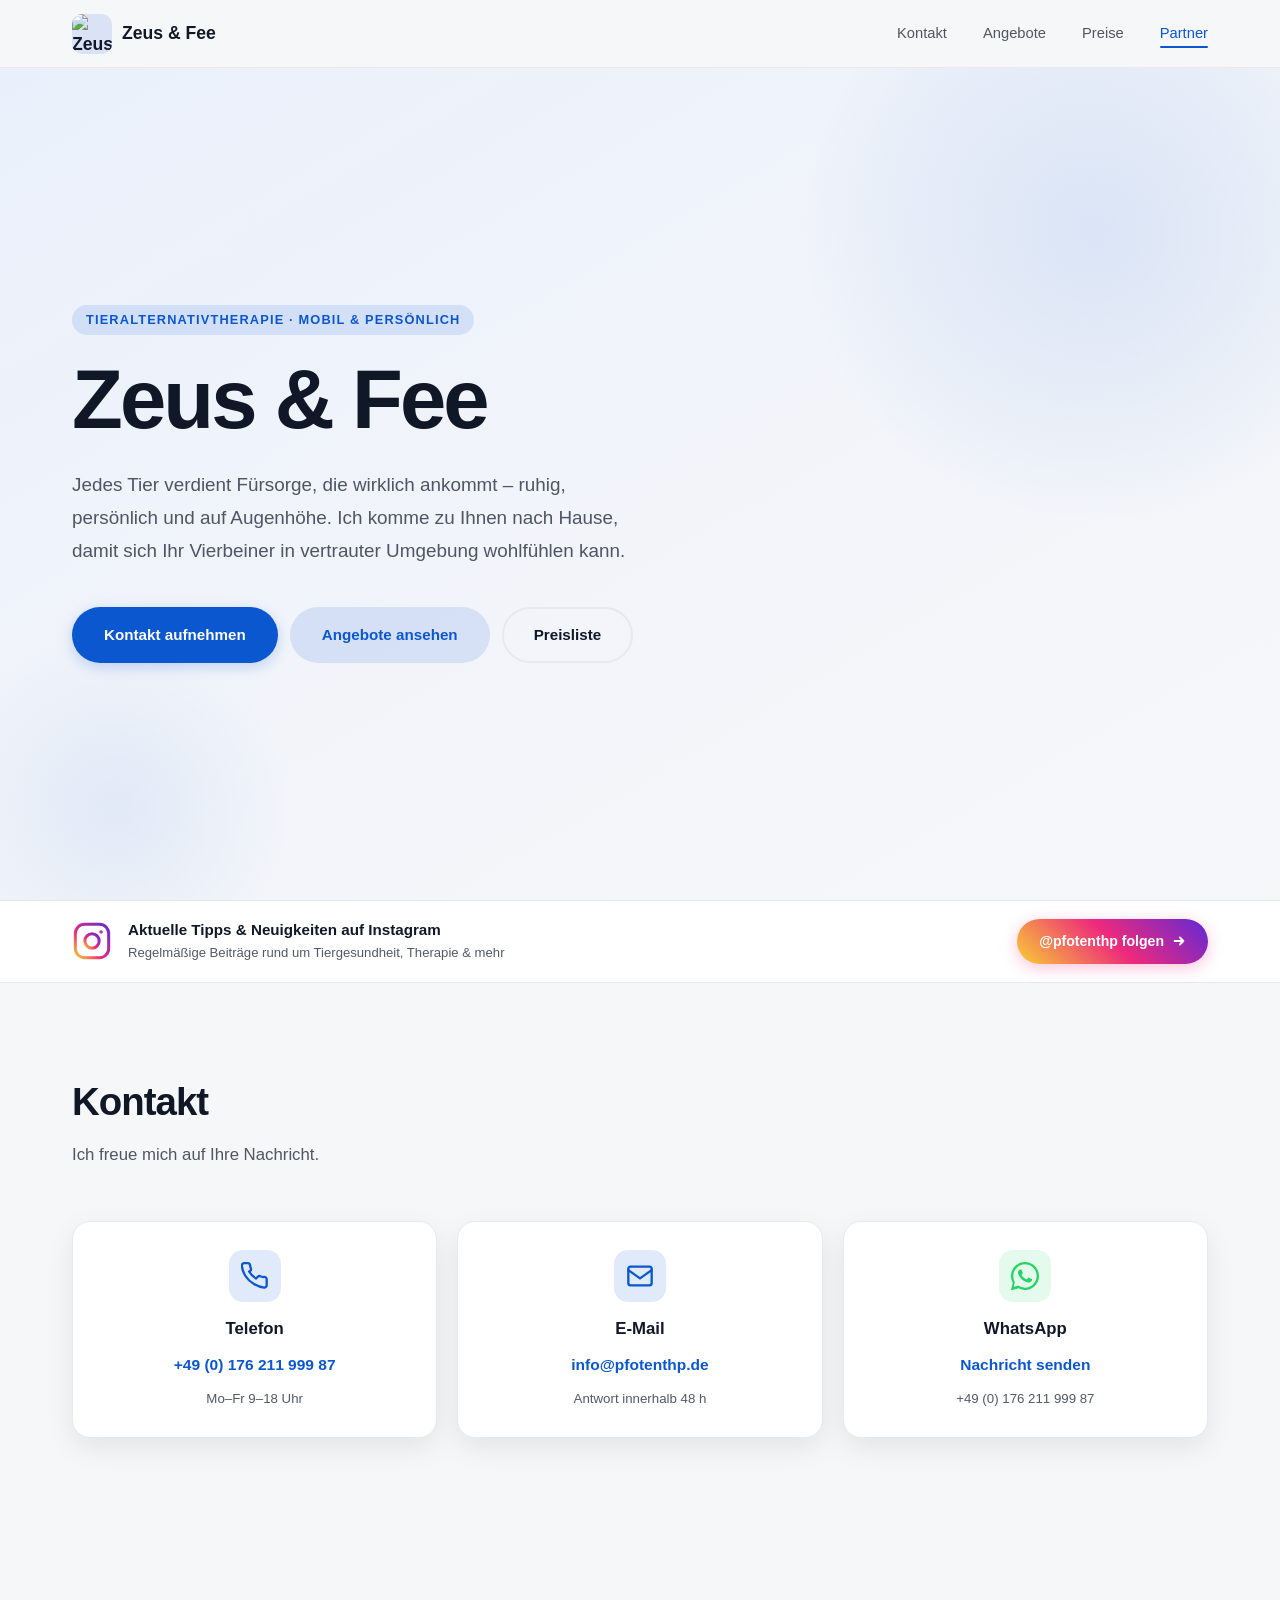
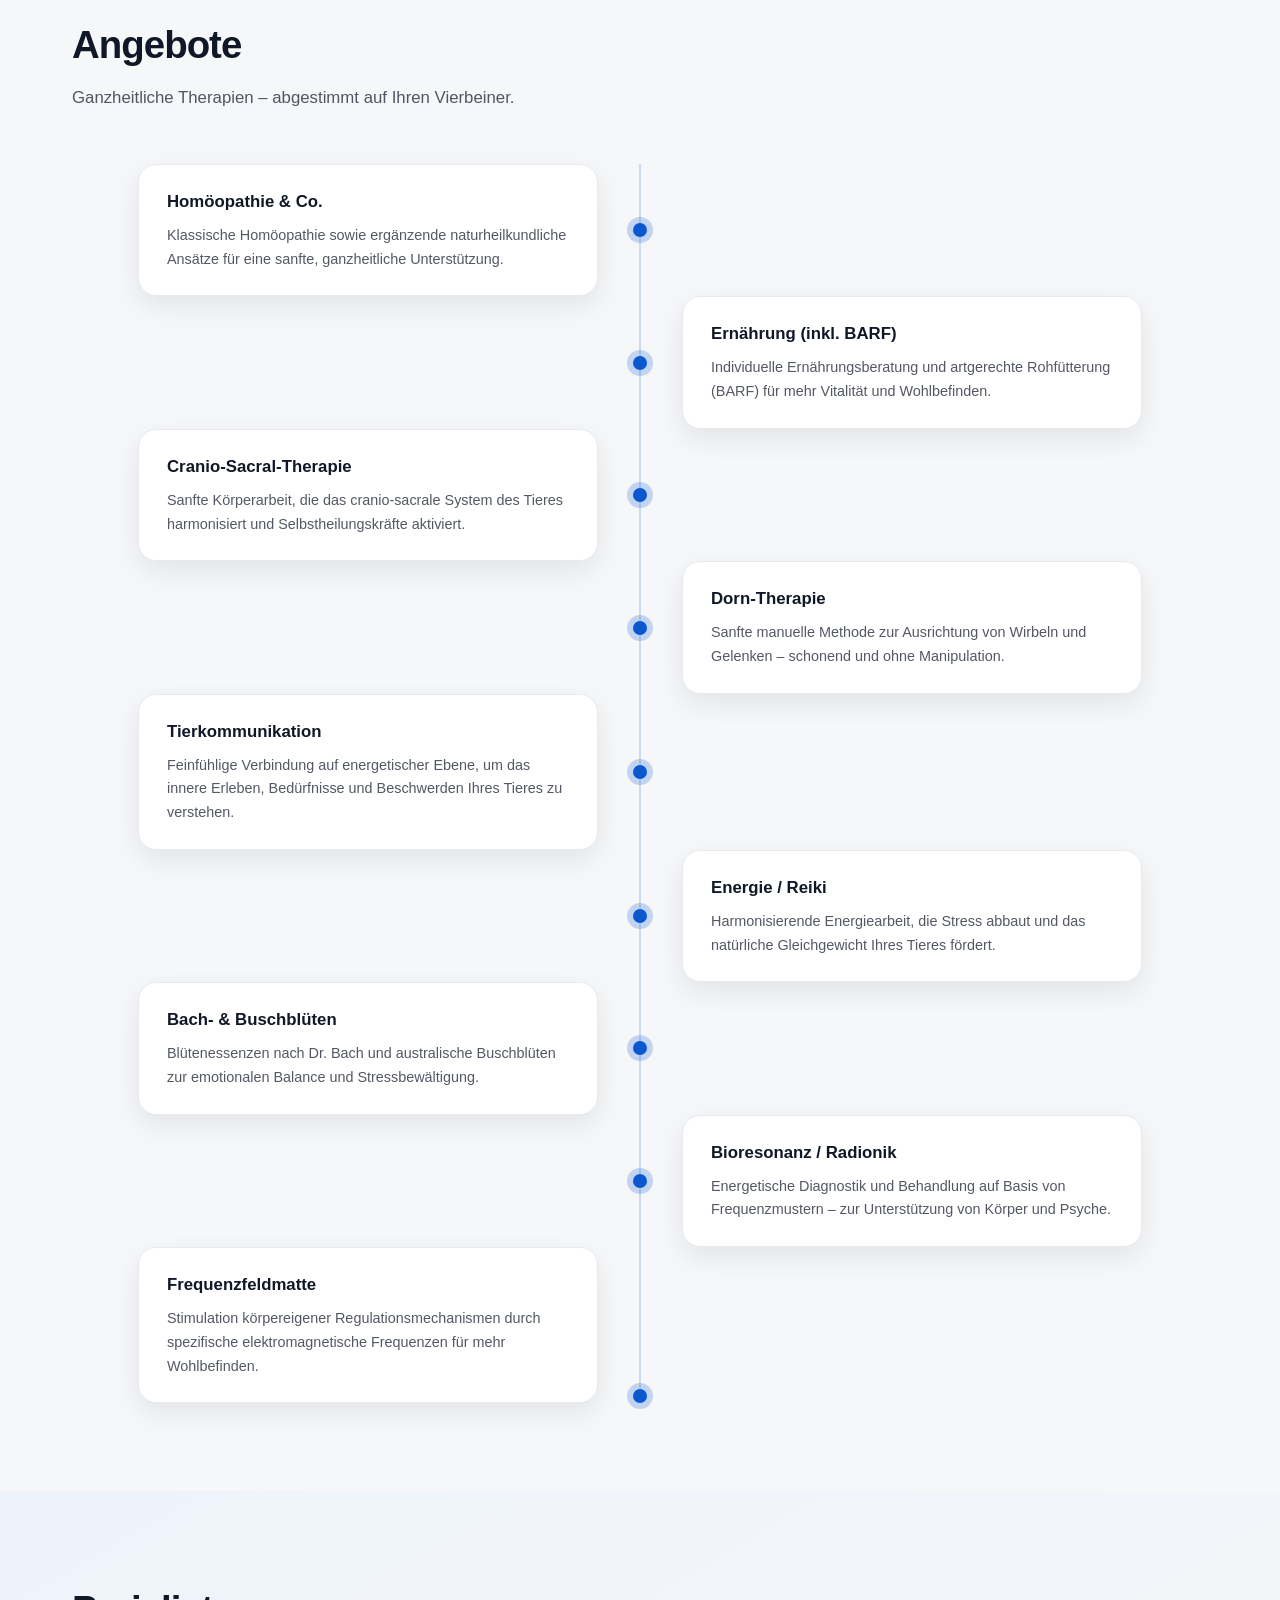
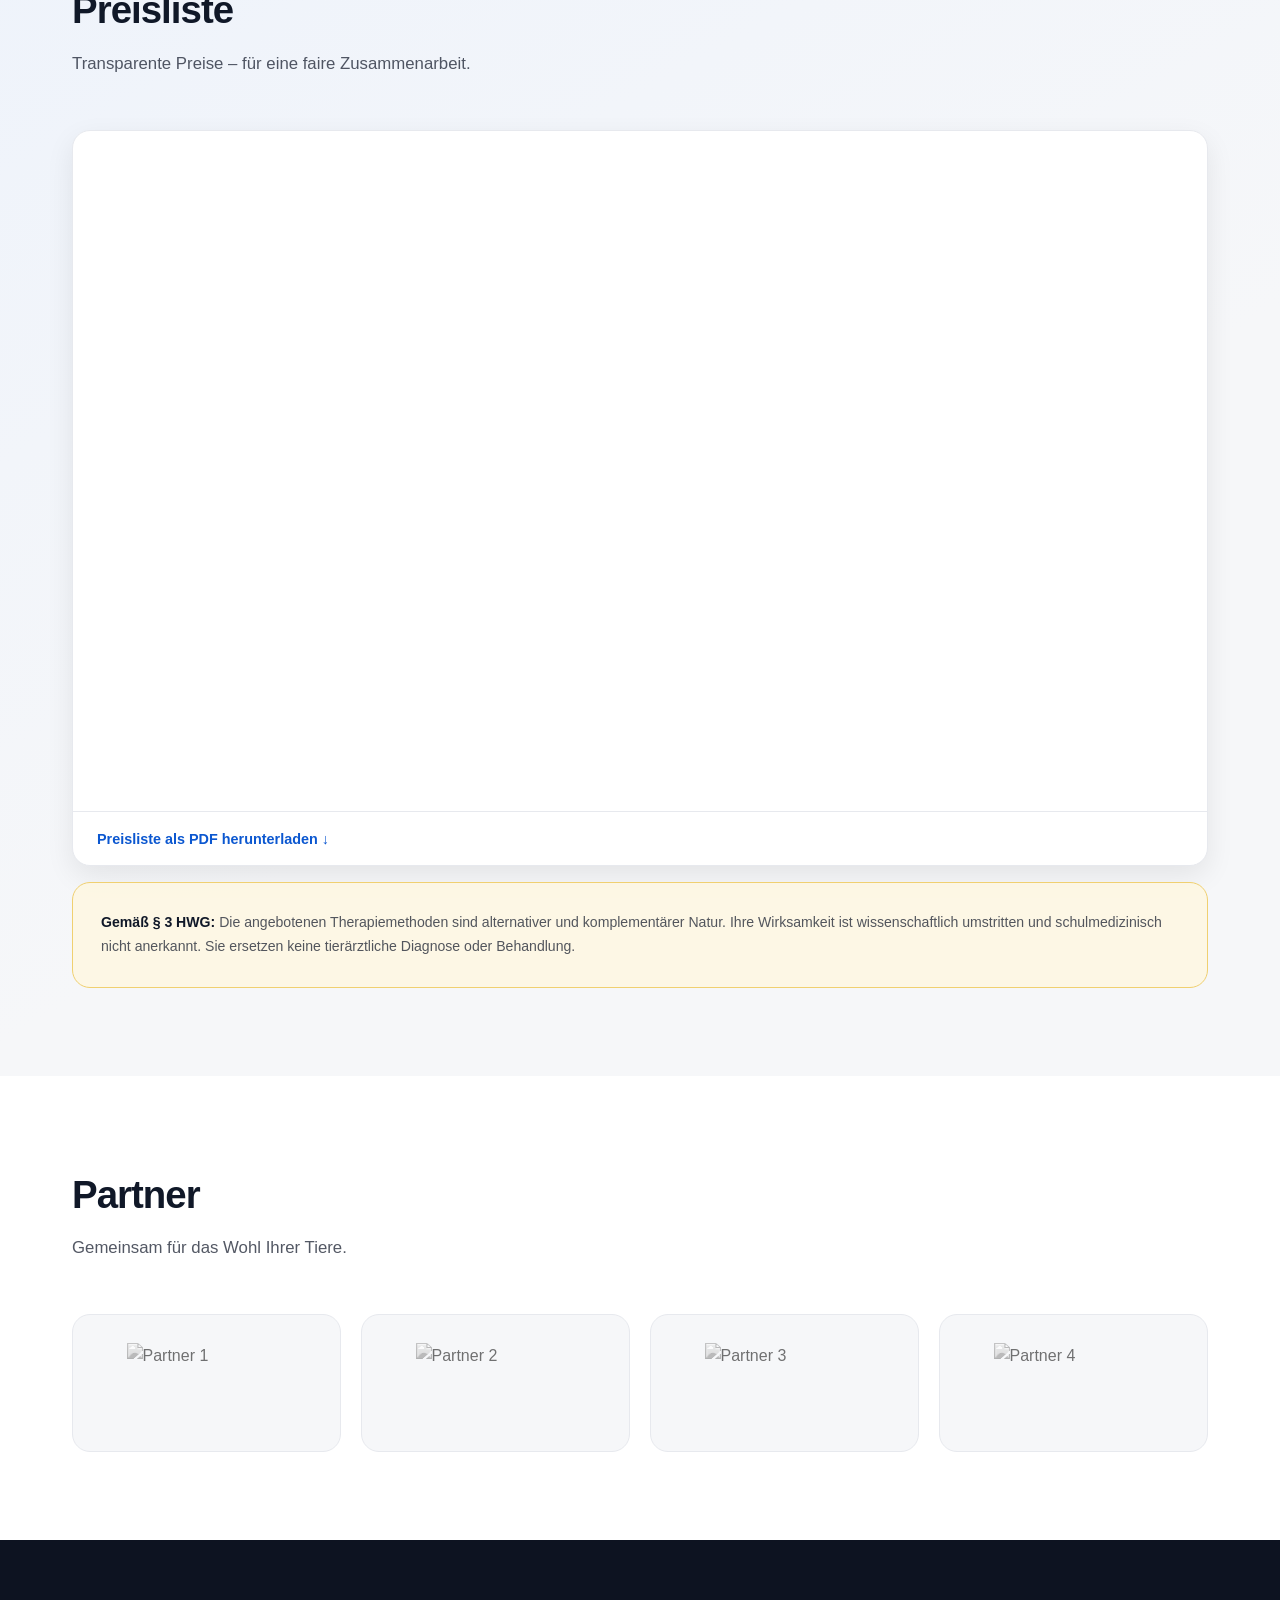
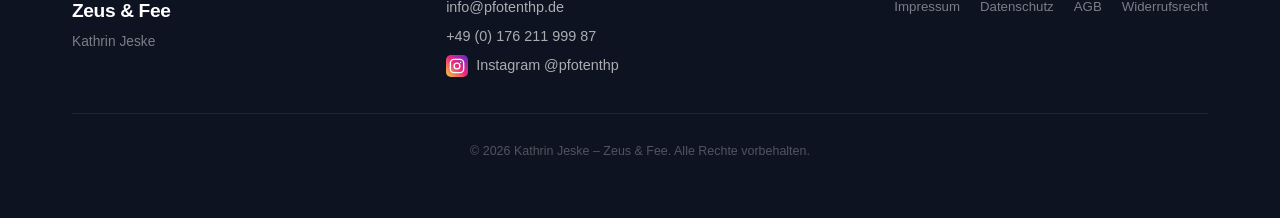
==== index.html @ dfba3017 "inital upload" ====
<!DOCTYPE html>
<html lang="de">
<head>
  <meta charset="UTF-8" />
  <meta name="viewport" content="width=device-width, initial-scale=1.0" />
  <meta name="theme-color" content="#0b57d0" />
  <title>Zeus &amp; Fee – Mobile Tieralternativtherapie</title>
  <meta name="description" content="Zeus & Fee – Tieralternativtherapie von Kathrin Jeske. Mobil, persönlich und auf Augenhöhe." />
  <link rel="stylesheet" href="css/base.css" />
  <link rel="stylesheet" href="css/mobile.css" />
  <link rel="stylesheet" href="css/desktop.css" />
</head>
<body>

  <a href="#main-content" class="skip-link">Zum Hauptinhalt springen</a>

  <!-- ═══ HEADER / NAV ══════════════════════════════════════════════════ -->
  <header class="site-header" id="site-header">
    <div class="header-inner">
      <a href="#" class="logo-link" aria-label="Zeus &amp; Fee – Startseite">
        <img src="assets/images/logo.png" alt="Zeus &amp; Fee Logo" class="logo-img" width="48" height="48" />
        <span class="logo-text">Zeus &amp; Fee</span>
      </a>

      <nav class="main-nav" id="main-nav" aria-label="Hauptnavigation">
        <a href="#kontakt">Kontakt</a>
        <a href="#angebote">Angebote</a>
        <a href="#preise">Preise</a>
        <a href="#partner">Partner</a>
      </nav>

      <button class="nav-toggle" id="nav-toggle"
              aria-label="Menü öffnen" aria-expanded="false" aria-controls="main-nav">
        <svg class="icon-hamburger" viewBox="0 0 24 24" fill="none" stroke="currentColor"
             stroke-width="2.2" stroke-linecap="round" aria-hidden="true">
          <line x1="3" y1="6"  x2="21" y2="6"/>
          <line x1="3" y1="12" x2="21" y2="12"/>
          <line x1="3" y1="18" x2="21" y2="18"/>
        </svg>
        <svg class="icon-close" viewBox="0 0 24 24" fill="none" stroke="currentColor"
             stroke-width="2.2" stroke-linecap="round" aria-hidden="true">
          <line x1="4" y1="4" x2="20" y2="20"/>
          <line x1="20" y1="4" x2="4" y2="20"/>
        </svg>
      </button>
    </div>
  </header>

  <main id="main-content">

    <!-- ═══ HERO ══════════════════════════════════════════════════════════ -->
    <section class="hero" aria-label="Willkommen">
      <div class="hero-inner">
        <p class="hero-eyebrow">Tieralternativtherapie · mobil &amp; persönlich</p>
        <h1 class="hero-title">Zeus &amp; Fee</h1>
        <p class="hero-tagline">
          Jedes Tier verdient Fürsorge, die wirklich ankommt – ruhig, persönlich
          und auf Augenhöhe. Ich komme zu Ihnen nach Hause, damit sich Ihr Vierbeiner
          in vertrauter Umgebung wohlfühlen kann.
        </p>
        <div class="hero-ctas">
          <a href="#kontakt"  class="btn btn-primary">Kontakt aufnehmen</a>
          <a href="#angebote" class="btn btn-secondary">Angebote ansehen</a>
          <a href="#preise"   class="btn btn-outline">Preisliste</a>
        </div>
      </div>
    </section>

    <!-- ═══ INSTAGRAM STRIP ══════════════════════════════════════════════ -->
    <div class="insta-strip" role="complementary" aria-label="Instagram">
      <div class="insta-strip-inner">

        <svg class="insta-icon" viewBox="0 0 24 24" fill="none" aria-hidden="true">
          <defs>
            <linearGradient id="ig-g" x1="0%" y1="100%" x2="100%" y2="0%">
              <stop offset="0%"   stop-color="#f9ce34"/>
              <stop offset="38%"  stop-color="#ee2a7b"/>
              <stop offset="100%" stop-color="#6228d7"/>
            </linearGradient>
          </defs>
          <rect x="2" y="2" width="20" height="20" rx="5.5" stroke="url(#ig-g)" stroke-width="1.8"/>
          <circle cx="12" cy="12" r="4.3" stroke="url(#ig-g)" stroke-width="1.8"/>
          <circle cx="17.4" cy="6.6" r="1.1" fill="url(#ig-g)"/>
        </svg>

        <div class="insta-text">
          <span class="insta-label">Aktuelle Tipps &amp; Neuigkeiten auf Instagram</span>
          <span class="insta-sub">Regelmäßige Beiträge rund um Tiergesundheit, Therapie &amp; mehr</span>
        </div>

        <a href="https://www.instagram.com/pfotenthp/"
           class="insta-btn" target="_blank" rel="noopener noreferrer">
          @pfotenthp folgen
          <svg viewBox="0 0 16 16" fill="none" stroke="currentColor" stroke-width="2.2"
               stroke-linecap="round" stroke-linejoin="round" aria-hidden="true">
            <path d="M3 8h10M9 4l4 4-4 4"/>
          </svg>
        </a>

      </div>
    </div>

    <!-- ═══ KONTAKT ════════════════════════════════════════════════════════ -->
    <section id="kontakt" class="section kontakt">
      <div class="section-inner">
        <h2 class="section-title">Kontakt</h2>
        <p class="section-subtitle">Ich freue mich auf Ihre Nachricht.</p>
        <div class="cards-row">

          <a href="tel:+4917621199987" class="card kontakt-card">
            <div class="kontakt-icon" aria-hidden="true">
              <svg viewBox="0 0 24 24" fill="none" stroke="currentColor"
                   stroke-width="2" stroke-linecap="round" stroke-linejoin="round">
                <path d="M22 16.92v3a2 2 0 01-2.18 2 19.79 19.79 0 01-8.63-3.07A19.5 19.5 0 013.85 12
                         19.79 19.79 0 01.77 3.38 2 2 0 012.75 1h3a2 2 0 012 1.72
                         12.84 12.84 0 00.7 2.81 2 2 0 01-.45 2.11L6.91 8.14a16 16 0 006 6
                         l1.5-1.5a2 2 0 012.11-.45 12.84 12.84 0 002.81.7A2 2 0 0122 14.92v2z"/>
              </svg>
            </div>
            <h3>Telefon</h3>
            <span class="kontakt-link">+49 (0) 176 211 999 87</span>
            <p class="kontakt-hint">Mo–Fr 9–18 Uhr</p>
          </a>

          <a href="mailto:info@pfotenthp.de" class="card kontakt-card">
            <div class="kontakt-icon" aria-hidden="true">
              <svg viewBox="0 0 24 24" fill="none" stroke="currentColor"
                   stroke-width="2" stroke-linecap="round" stroke-linejoin="round">
                <rect x="2" y="4" width="20" height="16" rx="2"/>
                <path d="M2 7l10 7 10-7"/>
              </svg>
            </div>
            <h3>E-Mail</h3>
            <span class="kontakt-link">info@pfotenthp.de</span>
            <p class="kontakt-hint">Antwort innerhalb 48&nbsp;h</p>
          </a>

          <a href="https://wa.me/4917621199987" class="card kontakt-card"
             target="_blank" rel="noopener noreferrer">
            <div class="kontakt-icon whatsapp-icon" aria-hidden="true">
              <svg viewBox="0 0 24 24" fill="currentColor">
                <path d="M17.472 14.382c-.297-.149-1.758-.867-2.03-.967-.273-.099-.471-.148-.67.15
                         -.197.297-.767.966-.94 1.164-.173.199-.347.223-.644.075-.297-.15-1.255-.463
                         -2.39-1.475-.883-.788-1.48-1.761-1.653-2.059-.173-.297-.018-.458.13-.606
                         .134-.133.298-.347.446-.52.149-.174.198-.298.298-.497.099-.198.05-.371
                         -.025-.52-.075-.149-.669-1.612-.916-2.207-.242-.579-.487-.5-.669-.51
                         -.173-.008-.371-.01-.57-.01-.198 0-.52.074-.792.372-.272.297-1.04 1.016
                         -1.04 2.479 0 1.462 1.065 2.875 1.213 3.074.149.198 2.096 3.2 5.077 4.487
                         .709.306 1.262.489 1.694.625.712.227 1.36.195 1.871.118.571-.085 1.758-.719
                         2.006-1.413.248-.694.248-1.289.173-1.413-.074-.124-.272-.198-.57-.347z"/>
                <path d="M12 0C5.373 0 0 5.373 0 12c0 2.124.558 4.118 1.532 5.847L.057 23.492a.5.5
                         0 00.617.611l5.796-1.518A11.95 11.95 0 0012 24c6.627 0 12-5.373 12-12
                         S18.627 0 12 0zm0 22c-1.98 0-3.83-.572-5.388-1.559l-.386-.232-3.995 1.046
                         1.065-3.89-.254-.4A9.96 9.96 0 012 12C2 6.477 6.477 2 12 2s10 4.477 10
                         10-4.477 10-10 10z"/>
              </svg>
            </div>
            <h3>WhatsApp</h3>
            <span class="kontakt-link">Nachricht senden</span>
            <p class="kontakt-hint">+49 (0) 176 211 999 87</p>
          </a>

        </div>
      </div>
    </section>

    <!-- ═══ ANGEBOTE ══════════════════════════════════════════════════════ -->
    <section id="angebote" class="section angebote">
      <div class="section-inner">
        <h2 class="section-title">Angebote</h2>
        <p class="section-subtitle">Ganzheitliche Therapien – abgestimmt auf Ihren Vierbeiner.</p>

        <div class="timeline">

          <div class="timeline-row">
            <div class="timeline-cell timeline-left">
              <div class="card timeline-card">
                <h3>Homöopathie &amp; Co.</h3>
                <p>Klassische Homöopathie sowie ergänzende naturheilkundliche Ansätze für eine sanfte, ganzheitliche Unterstützung.</p>
              </div>
            </div>
            <div class="timeline-center" aria-hidden="true">
              <div class="tl-line tl-line-top"></div>
              <div class="tl-dot"></div>
              <div class="tl-line tl-line-bottom"></div>
            </div>
            <div class="timeline-cell timeline-right timeline-empty"></div>
          </div>

          <div class="timeline-row">
            <div class="timeline-cell timeline-left timeline-empty"></div>
            <div class="timeline-center" aria-hidden="true">
              <div class="tl-line tl-line-top"></div>
              <div class="tl-dot"></div>
              <div class="tl-line tl-line-bottom"></div>
            </div>
            <div class="timeline-cell timeline-right">
              <div class="card timeline-card">
                <h3>Ernährung (inkl. BARF)</h3>
                <p>Individuelle Ernährungsberatung und artgerechte Rohfütterung (BARF) für mehr Vitalität und Wohlbefinden.</p>
              </div>
            </div>
          </div>

          <div class="timeline-row">
            <div class="timeline-cell timeline-left">
              <div class="card timeline-card">
                <h3>Cranio-Sacral-Therapie</h3>
                <p>Sanfte Körperarbeit, die das cranio-sacrale System des Tieres harmonisiert und Selbstheilungskräfte aktiviert.</p>
              </div>
            </div>
            <div class="timeline-center" aria-hidden="true">
              <div class="tl-line tl-line-top"></div>
              <div class="tl-dot"></div>
              <div class="tl-line tl-line-bottom"></div>
            </div>
            <div class="timeline-cell timeline-right timeline-empty"></div>
          </div>

          <div class="timeline-row">
            <div class="timeline-cell timeline-left timeline-empty"></div>
            <div class="timeline-center" aria-hidden="true">
              <div class="tl-line tl-line-top"></div>
              <div class="tl-dot"></div>
              <div class="tl-line tl-line-bottom"></div>
            </div>
            <div class="timeline-cell timeline-right">
              <div class="card timeline-card">
                <h3>Dorn-Therapie</h3>
                <p>Sanfte manuelle Methode zur Ausrichtung von Wirbeln und Gelenken – schonend und ohne Manipulation.</p>
              </div>
            </div>
          </div>

          <div class="timeline-row">
            <div class="timeline-cell timeline-left">
              <div class="card timeline-card">
                <h3>Tierkommunikation</h3>
                <p>Feinfühlige Verbindung auf energetischer Ebene, um das innere Erleben, Bedürfnisse und Beschwerden Ihres Tieres zu verstehen.</p>
              </div>
            </div>
            <div class="timeline-center" aria-hidden="true">
              <div class="tl-line tl-line-top"></div>
              <div class="tl-dot"></div>
              <div class="tl-line tl-line-bottom"></div>
            </div>
            <div class="timeline-cell timeline-right timeline-empty"></div>
          </div>

          <div class="timeline-row">
            <div class="timeline-cell timeline-left timeline-empty"></div>
            <div class="timeline-center" aria-hidden="true">
              <div class="tl-line tl-line-top"></div>
              <div class="tl-dot"></div>
              <div class="tl-line tl-line-bottom"></div>
            </div>
            <div class="timeline-cell timeline-right">
              <div class="card timeline-card">
                <h3>Energie / Reiki</h3>
                <p>Harmonisierende Energiearbeit, die Stress abbaut und das natürliche Gleichgewicht Ihres Tieres fördert.</p>
              </div>
            </div>
          </div>

          <div class="timeline-row">
            <div class="timeline-cell timeline-left">
              <div class="card timeline-card">
                <h3>Bach- &amp; Buschblüten</h3>
                <p>Blütenessenzen nach Dr. Bach und australische Buschblüten zur emotionalen Balance und Stressbewältigung.</p>
              </div>
            </div>
            <div class="timeline-center" aria-hidden="true">
              <div class="tl-line tl-line-top"></div>
              <div class="tl-dot"></div>
              <div class="tl-line tl-line-bottom"></div>
            </div>
            <div class="timeline-cell timeline-right timeline-empty"></div>
          </div>

          <div class="timeline-row">
            <div class="timeline-cell timeline-left timeline-empty"></div>
            <div class="timeline-center" aria-hidden="true">
              <div class="tl-line tl-line-top"></div>
              <div class="tl-dot"></div>
              <div class="tl-line tl-line-bottom"></div>
            </div>
            <div class="timeline-cell timeline-right">
              <div class="card timeline-card">
                <h3>Bioresonanz / Radionik</h3>
                <p>Energetische Diagnostik und Behandlung auf Basis von Frequenzmustern – zur Unterstützung von Körper und Psyche.</p>
              </div>
            </div>
          </div>

          <div class="timeline-row timeline-row-last">
            <div class="timeline-cell timeline-left">
              <div class="card timeline-card">
                <h3>Frequenzfeldmatte</h3>
                <p>Stimulation körpereigener Regulationsmechanismen durch spezifische elektromagnetische Frequenzen für mehr Wohlbefinden.</p>
              </div>
            </div>
            <div class="timeline-center" aria-hidden="true">
              <div class="tl-line tl-line-top"></div>
              <div class="tl-dot"></div>
            </div>
            <div class="timeline-cell timeline-right timeline-empty"></div>
          </div>

        </div>
      </div>
    </section>

    <!-- ═══ PREISE ════════════════════════════════════════════════════════ -->
    <section id="preise" class="section preise">
      <div class="section-inner">
        <h2 class="section-title">Preisliste</h2>
        <p class="section-subtitle">Transparente Preise – für eine faire Zusammenarbeit.</p>

        <!-- Desktop: embedded PDF -->
        <div class="pdf-wrapper card">
          <iframe
            src="assets/docs/preisliste.pdf"
            title="Preisliste Zeus &amp; Fee"
            class="pdf-frame"
            aria-label="Preisliste als PDF"
          ></iframe>
          <p class="pdf-fallback">
            <a href="assets/docs/preisliste.pdf" download class="pdf-fallback-link">
              Preisliste als PDF herunterladen ↓
            </a>
          </p>
        </div>

        <!-- Mobile: download button (iframe unusable on phones) -->
        <a href="assets/docs/preisliste.pdf" download class="card pdf-mobile-card">
          <svg viewBox="0 0 24 24" fill="none" stroke="currentColor"
               stroke-width="2" stroke-linecap="round" stroke-linejoin="round" aria-hidden="true">
            <path d="M21 15v4a2 2 0 01-2 2H5a2 2 0 01-2-2v-4"/>
            <polyline points="7 10 12 15 17 10"/>
            <line x1="12" y1="15" x2="12" y2="3"/>
          </svg>
          <div>
            <strong>Preisliste herunterladen</strong>
            <span>PDF · direkt auf Ihr Gerät</span>
          </div>
        </a>

        <div class="disclaimer card">
          <p>
            <strong>Gemäß § 3 HWG:</strong> Die angebotenen Therapiemethoden sind alternativer und
            komplementärer Natur. Ihre Wirksamkeit ist wissenschaftlich umstritten und schulmedizinisch
            nicht anerkannt. Sie ersetzen keine tierärztliche Diagnose oder Behandlung.
          </p>
        </div>

      </div>
    </section>

    <!-- ═══ PARTNER ════════════════════════════════════════════════════════ -->
    <section id="partner" class="section partner">
      <div class="section-inner">
        <h2 class="section-title">Partner</h2>
        <p class="section-subtitle">Gemeinsam für das Wohl Ihrer Tiere.</p>
        <div class="partner-grid">
          <div class="partner-item">
            <img src="assets/images/partner-1.png" alt="Partner 1" class="partner-logo"
                 width="160" height="80" loading="lazy" />
          </div>
          <div class="partner-item">
            <img src="assets/images/partner-2.png" alt="Partner 2" class="partner-logo"
                 width="160" height="80" loading="lazy" />
          </div>
          <div class="partner-item">
            <img src="assets/images/partner-3.png" alt="Partner 3" class="partner-logo"
                 width="160" height="80" loading="lazy" />
          </div>
          <div class="partner-item">
            <img src="assets/images/partner-4.png" alt="Partner 4" class="partner-logo"
                 width="160" height="80" loading="lazy" />
          </div>
        </div>
      </div>
    </section>

  </main>

  <!-- ═══ FOOTER ════════════════════════════════════════════════════════ -->
  <footer class="site-footer">
    <div class="footer-inner">
      <div class="footer-brand">
        <span class="footer-name">Zeus &amp; Fee</span>
        <span class="footer-owner">Kathrin Jeske</span>
      </div>
      <div class="footer-contact">
        <a href="mailto:info@pfotenthp.de">info@pfotenthp.de</a>
        <a href="tel:+4917621199987">+49 (0) 176 211 999 87</a>
        <a href="https://www.instagram.com/pfotenthp/"
           class="footer-insta-link" target="_blank" rel="noopener noreferrer"
           aria-label="Instagram @pfotenthp">
          <span class="footer-insta-icon" aria-hidden="true">
            <svg viewBox="0 0 24 24" fill="none" stroke="#fff" stroke-width="2"
                 stroke-linecap="round" stroke-linejoin="round">
              <rect x="2" y="2" width="20" height="20" rx="5.5"/>
              <circle cx="12" cy="12" r="4.3"/>
              <circle cx="17.4" cy="6.6" r="1" fill="#fff" stroke="none"/>
            </svg>
          </span>
          Instagram @pfotenthp
        </a>
      </div>
      <nav class="footer-nav" aria-label="Rechtliches">
        <a href="impressum.html">Impressum</a>
        <a href="datenschutz.html">Datenschutz</a>
        <a href="agb.html">AGB</a>
        <a href="widerrufsrecht.html">Widerrufsrecht</a>
      </nav>
      <p class="footer-copy">
        &copy; <span id="year"></span> Kathrin Jeske – Zeus &amp; Fee. Alle Rechte vorbehalten.
      </p>
    </div>
  </footer>

  <script>
    /* ── Year ── */
    document.getElementById('year').textContent = new Date().getFullYear();

    /* ── Hamburger toggle ── */
    const toggle = document.getElementById('nav-toggle');
    const nav    = document.getElementById('main-nav');

    toggle.addEventListener('click', () => {
      const open = nav.classList.toggle('is-open');
      toggle.setAttribute('aria-expanded', String(open));
      toggle.setAttribute('aria-label', open ? 'Menü schließen' : 'Menü öffnen');
      document.body.classList.toggle('nav-open', open);
    });

    nav.querySelectorAll('a').forEach(link => {
      link.addEventListener('click', () => {
        nav.classList.remove('is-open');
        toggle.setAttribute('aria-expanded', 'false');
        toggle.setAttribute('aria-label', 'Menü öffnen');
        document.body.classList.remove('nav-open');
      });
    });

    /* ── Active nav highlight on scroll ── */
    const sections = document.querySelectorAll('section[id]');
    const navLinks = nav.querySelectorAll('a[href^="#"]');

    const observer = new IntersectionObserver(entries => {
      entries.forEach(entry => {
        if (entry.isIntersecting) {
          navLinks.forEach(a => {
            a.classList.toggle('is-active', a.getAttribute('href') === '#' + entry.target.id);
          });
        }
      });
    }, { rootMargin: '-30% 0px -60% 0px' });

    sections.forEach(s => observer.observe(s));
  </script>
</body>
</html>
---- css/base.css ----
/* ─── CSS Custom Properties ──────────────────────────────────────────── */
:root {
  --pft-bg:           #f6f7f9;
  --pft-card:         #fff;
  --pft-border:       #e7e9ee;
  --pft-text:         #101828;
  --pft-muted:        rgba(16, 24, 40, .72);
  --pft-accent:       #0b57d0;
  --pft-accent-light: rgba(11, 87, 208, .12);
  --pft-accent-glow:  rgba(11, 87, 208, .22);
  --pft-tl-line:      rgba(11, 87, 208, .18);

  --radius-card: 18px;
  --radius-btn:  999px;
  --shadow-card: 0 10px 28px rgba(0, 0, 0, .08);
  --shadow-btn:  0 4px 14px rgba(11, 87, 208, .22);

  --header-h: 68px;

  --font-system: -apple-system, BlinkMacSystemFont, "Segoe UI", Roboto,
                 Helvetica, Arial, sans-serif, "Apple Color Emoji";

  --transition: 200ms ease;
}

/* ─── Reset ──────────────────────────────────────────────────────────── */
*, *::before, *::after {
  box-sizing: border-box;
  margin: 0;
  padding: 0;
}

html {
  scroll-behavior: smooth;
  scroll-padding-top: calc(var(--header-h) + 16px);
  -webkit-text-size-adjust: 100%;
  text-size-adjust: 100%;
}

body {
  font-family: var(--font-system);
  font-size: 1rem;
  line-height: 1.6;
  color: var(--pft-text);
  background: var(--pft-bg);
  overflow-x: hidden;
}

img {
  display: block;
  max-width: 100%;
}

a {
  color: var(--pft-accent);
  text-decoration: none;
}

a:hover {
  text-decoration: underline;
}

/* Keyboard focus ring */
:focus-visible {
  outline: 3px solid var(--pft-accent);
  outline-offset: 3px;
  border-radius: 4px;
}

/* Skip link */
.skip-link {
  position: absolute;
  top: -100%;
  left: 16px;
  z-index: 9999;
  background: var(--pft-accent);
  color: #fff;
  padding: 10px 20px;
  border-radius: 0 0 var(--radius-card) var(--radius-card);
  font-weight: 600;
  transition: top var(--transition);
}

.skip-link:focus {
  top: 0;
}

/* ─── Layout helpers ─────────────────────────────────────────────────── */
.section {
  padding: 88px 0;
}

.section-inner,
.header-inner,
.footer-inner,
.hero-inner {
  width: 100%;
  max-width: 1200px;
  margin: 0 auto;
  padding: 0 32px;
}

/* ─── Typography ─────────────────────────────────────────────────────── */
.section-title {
  font-size: clamp(1.7rem, 3.5vw, 2.4rem);
  font-weight: 700;
  letter-spacing: -.025em;
  color: var(--pft-text);
  margin-bottom: 10px;
}

.section-subtitle {
  color: var(--pft-muted);
  font-size: 1.05rem;
  margin-bottom: 52px;
}

/* ─── Card ───────────────────────────────────────────────────────────── */
.card {
  background: var(--pft-card);
  border: 1px solid var(--pft-border);
  border-radius: var(--radius-card);
  box-shadow: var(--shadow-card);
  padding: 28px;
}

/* ─── Buttons ────────────────────────────────────────────────────────── */
.btn {
  display: inline-flex;
  align-items: center;
  justify-content: center;
  gap: 8px;
  padding: 14px 30px;
  border-radius: var(--radius-btn);
  font-size: .95rem;
  font-weight: 600;
  font-family: var(--font-system);
  cursor: pointer;
  border: 2px solid transparent;
  transition: transform var(--transition), box-shadow var(--transition),
              background var(--transition), color var(--transition);
  white-space: nowrap;
}

.btn:hover {
  text-decoration: none;
  transform: translateY(-2px);
}

.btn-primary {
  background: var(--pft-accent);
  color: #fff;
  box-shadow: var(--shadow-btn);
}

.btn-primary:hover {
  background: #0948b3;
  box-shadow: 0 6px 20px rgba(11, 87, 208, .34);
}

.btn-secondary {
  background: var(--pft-accent-light);
  color: var(--pft-accent);
}

.btn-secondary:hover {
  background: rgba(11, 87, 208, .2);
}

.btn-outline {
  border-color: var(--pft-border);
  background: transparent;
  color: var(--pft-text);
}

.btn-outline:hover {
  border-color: var(--pft-accent);
  color: var(--pft-accent);
}

/* ─── Site header ────────────────────────────────────────────────────── */
.site-header {
  position: sticky;
  top: 0;
  z-index: 200;
  background: rgba(246, 247, 249, .94);
  backdrop-filter: blur(14px);
  -webkit-backdrop-filter: blur(14px);
  border-bottom: 1px solid var(--pft-border);
  height: var(--header-h);
}

.header-inner {
  display: flex;
  align-items: center;
  justify-content: space-between;
  height: 100%;
}

.logo-link {
  display: flex;
  align-items: center;
  gap: 10px;
  color: var(--pft-text);
  font-weight: 700;
  font-size: 1.1rem;
  flex-shrink: 0;
}

.logo-link:hover {
  text-decoration: none;
}

.logo-img {
  width: 40px;
  height: 40px;
  border-radius: 10px;
  object-fit: contain;
  background: var(--pft-accent-light);
}

.main-nav {
  display: flex;
  gap: 36px;
}

.main-nav a {
  color: var(--pft-muted);
  font-size: .92rem;
  font-weight: 500;
  transition: color var(--transition);
  position: relative;
}

.main-nav a::after {
  content: '';
  position: absolute;
  bottom: -3px;
  left: 0;
  right: 0;
  height: 2px;
  background: var(--pft-accent);
  border-radius: 2px;
  transform: scaleX(0);
  transition: transform var(--transition);
}

.main-nav a:hover,
.main-nav a.is-active {
  color: var(--pft-accent);
  text-decoration: none;
}

.main-nav a.is-active::after {
  transform: scaleX(1);
}

/* Hamburger button — hidden on desktop, shown via mobile.css */
.nav-toggle {
  display: none;
  align-items: center;
  justify-content: center;
  width: 40px;
  height: 40px;
  border: none;
  background: transparent;
  cursor: pointer;
  color: var(--pft-text);
  border-radius: 8px;
  transition: background var(--transition);
  flex-shrink: 0;
}

.nav-toggle:hover {
  background: var(--pft-accent-light);
}

.nav-toggle svg {
  width: 22px;
  height: 22px;
}

.icon-close { display: none; }

.nav-toggle[aria-expanded="true"] .icon-hamburger { display: none; }
.nav-toggle[aria-expanded="true"] .icon-close     { display: block; }

/* ─── Hero ───────────────────────────────────────────────────────────── */
.hero {
  background: linear-gradient(150deg, #eaf0fb 0%, #f1f4fa 45%, var(--pft-bg) 100%);
  padding: 80px 0;
  position: relative;
  overflow: hidden;
}

/* Decorative gradient orbs */
.hero::before,
.hero::after {
  content: '';
  position: absolute;
  border-radius: 50%;
  pointer-events: none;
}

.hero::before {
  top: -15%;
  right: -8%;
  width: clamp(300px, 45vw, 700px);
  height: clamp(300px, 45vw, 700px);
  background: radial-gradient(circle, rgba(11, 87, 208, .10) 0%, rgba(11, 87, 208, .03) 55%, transparent 72%);
}

.hero::after {
  bottom: -12%;
  left: -6%;
  width: clamp(200px, 30vw, 480px);
  height: clamp(200px, 30vw, 480px);
  background: radial-gradient(circle, rgba(11, 87, 208, .07) 0%, transparent 65%);
}

.hero-inner {
  position: relative;
  z-index: 1;
}

.hero-eyebrow {
  display: inline-block;
  font-size: .8rem;
  font-weight: 600;
  letter-spacing: .09em;
  text-transform: uppercase;
  color: var(--pft-accent);
  background: var(--pft-accent-light);
  padding: 5px 14px;
  border-radius: 999px;
  margin-bottom: 20px;
}

.hero-title {
  font-size: clamp(2.8rem, 7vw, 5.2rem);
  font-weight: 800;
  letter-spacing: -.035em;
  line-height: 1.07;
  color: var(--pft-text);
  margin-bottom: 24px;
}

.hero-tagline {
  font-size: clamp(1rem, 1.8vw, 1.18rem);
  color: var(--pft-muted);
  max-width: 560px;
  margin-bottom: 40px;
  line-height: 1.75;
}

.hero-ctas {
  display: flex;
  flex-wrap: wrap;
  gap: 12px;
}

/* ─── Kontakt ────────────────────────────────────────────────────────── */
.cards-row {
  display: grid;
  gap: 20px;
}

/* Make the whole card a link */
a.kontakt-card {
  display: flex;
  flex-direction: column;
  align-items: center;
  text-align: center;
  gap: 10px;
  color: inherit;
  transition: transform var(--transition), box-shadow var(--transition);
}

a.kontakt-card:hover {
  text-decoration: none;
  transform: translateY(-4px);
  box-shadow: 0 18px 40px rgba(0, 0, 0, .12);
}

.kontakt-icon {
  width: 52px;
  height: 52px;
  color: var(--pft-accent);
  background: var(--pft-accent-light);
  border-radius: 14px;
  display: flex;
  align-items: center;
  justify-content: center;
  padding: 12px;
  margin-bottom: 4px;
}

.kontakt-icon svg {
  width: 100%;
  height: 100%;
}

.whatsapp-icon {
  color: #25d366;
  background: rgba(37, 211, 102, .12);
}

.kontakt-card h3 {
  font-size: 1.05rem;
  font-weight: 700;
}

.kontakt-link {
  font-size: .97rem;
  font-weight: 600;
  color: var(--pft-accent);
}

.kontakt-hint {
  font-size: .83rem;
  color: var(--pft-muted);
}

/* ─── Timeline shared ────────────────────────────────────────────────── */
.angebote {
  background: var(--pft-bg);
}

.timeline {
  display: grid;
}

.timeline-row {
  display: grid;
}

.timeline-card {
  padding: 24px 28px;
}

.timeline-card h3 {
  font-size: 1.05rem;
  font-weight: 700;
  margin-bottom: 8px;
  color: var(--pft-text);
}

.timeline-card p {
  font-size: .9rem;
  color: var(--pft-muted);
  line-height: 1.65;
}

/* Center column (dot + line) */
.timeline-center {
  display: flex;
  flex-direction: column;
  align-items: center;
  padding: 0 10px;
  min-height: 100%;
}

.tl-line {
  flex: 1;
  width: 2px;
  background: var(--pft-tl-line);
}

.tl-line-top  { min-height: 20px; }
.tl-line-bottom { min-height: 20px; }

.tl-dot {
  flex-shrink: 0;
  width: 14px;
  height: 14px;
  border-radius: 50%;
  background: var(--pft-accent);
  box-shadow: 0 0 0 6px var(--pft-accent-glow);
  z-index: 1;
}

/* ─── Preise ─────────────────────────────────────────────────────────── */
.preise {
  background: linear-gradient(150deg, #eef3fb 0%, var(--pft-bg) 60%);
}

.pdf-wrapper {
  padding: 0;
  overflow: hidden;
  margin-bottom: 16px;
}

.pdf-frame {
  width: 100%;
  height: 680px;
  border: none;
  display: block;
}

.pdf-fallback {
  padding: 14px 24px;
  border-top: 1px solid var(--pft-border);
}

.pdf-fallback-link {
  font-weight: 600;
  font-size: .9rem;
  color: var(--pft-accent);
}

/* Mobile download card (hidden on desktop) */
.pdf-mobile-card {
  display: none;
  align-items: center;
  gap: 20px;
  margin-bottom: 16px;
  color: inherit;
  transition: transform var(--transition), box-shadow var(--transition);
}

.pdf-mobile-card:hover {
  text-decoration: none;
  transform: translateY(-3px);
  box-shadow: 0 16px 36px rgba(0, 0, 0, .1);
}

.pdf-mobile-card svg {
  flex-shrink: 0;
  width: 36px;
  height: 36px;
  color: var(--pft-accent);
}

.pdf-mobile-card strong {
  display: block;
  font-size: 1rem;
  color: var(--pft-text);
  margin-bottom: 2px;
}

.pdf-mobile-card span {
  font-size: .83rem;
  color: var(--pft-muted);
}

.disclaimer {
  background: rgba(255, 248, 224, .8);
  border-color: #f0d070;
  box-shadow: none;
  font-size: .88rem;
  color: var(--pft-muted);
  line-height: 1.7;
  margin-top: 16px;
}

.disclaimer strong {
  color: var(--pft-text);
}

/* ─── Partner ────────────────────────────────────────────────────────── */
.partner {
  background: var(--pft-card);
}

.partner-grid {
  display: grid;
  gap: 20px;
}

.partner-item {
  display: flex;
  align-items: center;
  justify-content: center;
  border: 1px solid var(--pft-border);
  border-radius: var(--radius-card);
  padding: 28px;
  background: var(--pft-bg);
  min-height: 120px;
  transition: border-color var(--transition), box-shadow var(--transition);
}

.partner-item:hover {
  border-color: rgba(11, 87, 208, .3);
  box-shadow: 0 6px 20px rgba(11, 87, 208, .08);
}

.partner-logo {
  max-width: 160px;
  max-height: 80px;
  object-fit: contain;
  filter: grayscale(1);
  opacity: .6;
  transition: filter var(--transition), opacity var(--transition);
  margin: 0 auto;
}

.partner-item:hover .partner-logo {
  filter: grayscale(0);
  opacity: 1;
}

/* ─── Footer ─────────────────────────────────────────────────────────── */
.site-footer {
  background: #0d1321;
  color: rgba(255, 255, 255, .65);
  padding: 56px 0;
}

.footer-inner {
  display: flex;
  flex-direction: column;
  gap: 28px;
  align-items: center;
  text-align: center;
}

.footer-brand {
  display: flex;
  flex-direction: column;
  gap: 4px;
}

.footer-name {
  font-size: 1.2rem;
  font-weight: 800;
  color: #fff;
  letter-spacing: -.02em;
}

.footer-owner {
  font-size: .86rem;
  color: rgba(255, 255, 255, .45);
}

.footer-contact {
  display: flex;
  flex-direction: column;
  gap: 6px;
}

.footer-contact a {
  color: rgba(255, 255, 255, .65);
  font-size: .9rem;
  transition: color var(--transition);
}

.footer-contact a:hover {
  color: #fff;
  text-decoration: none;
}

.footer-nav {
  display: flex;
  flex-wrap: wrap;
  gap: 8px 20px;
  justify-content: center;
}

.footer-nav a {
  color: rgba(255, 255, 255, .45);
  font-size: .83rem;
  transition: color var(--transition);
}

.footer-nav a:hover {
  color: rgba(255, 255, 255, .85);
  text-decoration: none;
}

.footer-copy {
  font-size: .78rem;
  color: rgba(255, 255, 255, .28);
}

/* ─── Legal subpages ─────────────────────────────────────────────────── */
.legal-wrap {
  max-width: 800px;
  margin: 0 auto;
  padding: 56px 32px 80px;
}

.legal-back {
  display: inline-flex;
  align-items: center;
  gap: 6px;
  color: var(--pft-muted);
  font-size: .88rem;
  font-weight: 500;
  margin-bottom: 36px;
  transition: color var(--transition);
}

.legal-back:hover {
  color: var(--pft-accent);
  text-decoration: none;
}

.legal-wrap h1 {
  font-size: clamp(1.8rem, 4vw, 2.6rem);
  font-weight: 800;
  letter-spacing: -.03em;
  color: var(--pft-text);
  margin-bottom: 6px;
}

.legal-date {
  font-size: .85rem;
  color: var(--pft-muted);
  margin-bottom: 48px;
}

.legal-wrap h2 {
  font-size: 1.15rem;
  font-weight: 700;
  color: var(--pft-text);
  margin: 40px 0 12px;
  padding-top: 24px;
  border-top: 1px solid var(--pft-border);
}

.legal-wrap h2:first-of-type {
  border-top: none;
  padding-top: 0;
}

.legal-wrap h3 {
  font-size: .98rem;
  font-weight: 700;
  color: var(--pft-text);
  margin: 20px 0 8px;
}

.legal-wrap p {
  font-size: .94rem;
  color: var(--pft-muted);
  line-height: 1.8;
  margin-bottom: 14px;
}

.legal-wrap ul,
.legal-wrap ol {
  padding-left: 22px;
  margin-bottom: 14px;
}

.legal-wrap li {
  font-size: .94rem;
  color: var(--pft-muted);
  line-height: 1.8;
  margin-bottom: 4px;
}

.legal-wrap a {
  color: var(--pft-accent);
  word-break: break-all;
}

.legal-wrap strong {
  color: var(--pft-text);
  font-weight: 600;
}

.legal-highlight {
  background: rgba(11, 87, 208, .06);
  border-left: 3px solid var(--pft-accent);
  border-radius: 0 8px 8px 0;
  padding: 14px 18px;
  margin: 20px 0;
}

.legal-highlight p {
  margin-bottom: 0;
}

@media (max-width: 899px) {
  .legal-wrap {
    padding: 40px 20px 64px;
  }
}

/* ─── Instagram strip ────────────────────────────────────────────────── */
.insta-strip {
  background: #fff;
  border-top: 1px solid var(--pft-border);
  border-bottom: 1px solid var(--pft-border);
}

.insta-strip-inner {
  display: flex;
  align-items: center;
  gap: 16px;
  max-width: 1200px;
  margin: 0 auto;
  padding: 18px 32px;
}

.insta-icon {
  flex-shrink: 0;
  width: 40px;
  height: 40px;
}

.insta-text {
  flex: 1;
  min-width: 0;
  display: flex;
  flex-direction: column;
  gap: 2px;
}

.insta-label {
  font-size: .95rem;
  font-weight: 700;
  color: var(--pft-text);
  line-height: 1.3;
}

.insta-sub {
  font-size: .82rem;
  color: var(--pft-muted);
}

.insta-btn {
  display: inline-flex;
  align-items: center;
  gap: 8px;
  flex-shrink: 0;
  padding: 11px 22px;
  border-radius: 999px;
  background: linear-gradient(45deg, #f9ce34 0%, #ee2a7b 50%, #6228d7 100%);
  color: #fff;
  font-size: .88rem;
  font-weight: 700;
  font-family: var(--font-system);
  white-space: nowrap;
  transition: opacity var(--transition), transform var(--transition),
              box-shadow var(--transition);
  box-shadow: 0 4px 16px rgba(238, 42, 123, .28);
}

.insta-btn:hover {
  text-decoration: none;
  opacity: .92;
  transform: translateY(-2px);
  box-shadow: 0 8px 24px rgba(238, 42, 123, .38);
}

.insta-btn svg {
  width: 14px;
  height: 14px;
}

/* ─── Footer Instagram link ───────────────────────────────────────────── */
.footer-insta-link {
  display: flex;
  align-items: center;
  gap: 8px;
  color: rgba(255, 255, 255, .65);
  font-size: .9rem;
  transition: color var(--transition);
}

.footer-insta-link:hover {
  color: #fff;
  text-decoration: none;
}

.footer-insta-icon {
  flex-shrink: 0;
  width: 22px;
  height: 22px;
  border-radius: 5px;
  background: linear-gradient(45deg, #f9ce34, #ee2a7b, #6228d7);
  display: flex;
  align-items: center;
  justify-content: center;
  padding: 3px;
}

.footer-insta-icon svg {
  width: 16px;
  height: 16px;
}

/* ─── Reduced motion ─────────────────────────────────────────────────── */
@media (prefers-reduced-motion: reduce) {
  html { scroll-behavior: auto; }
  *, *::before, *::after {
    transition-duration: 0.01ms !important;
    animation-duration: 0.01ms !important;
  }
}
---- css/mobile.css ----
/* ─── Mobile  (max-width: 899px) ─────────────────────────────────────── */
@media (max-width: 899px) {

  /* ── Tighter container padding ── */
  .section-inner,
  .header-inner,
  .footer-inner,
  .hero-inner {
    padding: 0 20px;
  }

  /* ── Section spacing ── */
  .section {
    padding: 60px 0;
  }

  .section-subtitle {
    margin-bottom: 32px;
  }

  /* ── Hamburger: show ── */
  .nav-toggle {
    display: flex;
  }

  /* ── Mobile nav: fullscreen dropdown ── */
  .main-nav {
    display: none;
    position: fixed;
    top: var(--header-h);
    left: 0;
    right: 0;
    bottom: 0;
    background: rgba(246, 247, 249, .98);
    backdrop-filter: blur(16px);
    -webkit-backdrop-filter: blur(16px);
    flex-direction: column;
    align-items: center;
    justify-content: center;
    gap: 0;
    z-index: 199;
    border-top: 1px solid var(--pft-border);
    padding: 24px 20px;
  }

  .main-nav.is-open {
    display: flex;
  }

  .main-nav a {
    font-size: 1.5rem;
    font-weight: 700;
    color: var(--pft-text);
    padding: 16px 0;
    width: 100%;
    text-align: center;
    border-bottom: 1px solid var(--pft-border);
    letter-spacing: -.01em;
  }

  .main-nav a:last-child {
    border-bottom: none;
  }

  .main-nav a::after {
    display: none;
  }

  /* ── Instagram strip ── */
  .insta-strip-inner {
    padding: 14px 20px;
    gap: 12px;
    flex-wrap: wrap;
  }

  .insta-sub {
    display: none;
  }

  .insta-label {
    font-size: .9rem;
  }

  .insta-btn {
    padding: 10px 18px;
    font-size: .84rem;
  }

  /* ── Hero ── */
  .hero {
    padding: 64px 0 56px;
    text-align: center;
  }

  .hero::before,
  .hero::after {
    opacity: .5;
  }

  .hero-tagline {
    margin-left: auto;
    margin-right: auto;
  }

  .hero-ctas {
    justify-content: center;
  }

  /* ── Kontakt: single column ── */
  .cards-row {
    grid-template-columns: 1fr;
  }

  /* ── Timeline: single column, no rail ── */
  .timeline-row {
    grid-template-columns: 1fr;
    margin-bottom: 14px;
  }

  .timeline-center {
    display: none;
  }

  .timeline-empty {
    display: none;
  }

  .timeline-cell {
    width: 100%;
  }

  .timeline-card {
    padding: 20px 22px;
  }

  /* ── Preise: hide iframe, show download card ── */
  .pdf-wrapper {
    display: none;
  }

  .pdf-mobile-card {
    display: flex;
  }

  /* ── Partner: 2×2 ── */
  .partner-grid {
    grid-template-columns: 1fr 1fr;
  }
}

/* ─── Small phones  (max-width: 479px) ──────────────────────────────── */
@media (max-width: 479px) {

  /* Stack hero buttons vertically */
  .hero-ctas {
    flex-direction: column;
    align-items: stretch;
  }

  .hero-ctas .btn {
    text-align: center;
    justify-content: center;
  }

  /* Partner: single column on very small screens */
  .partner-grid {
    grid-template-columns: 1fr;
  }

  /* Kontakt phone number wraps without overflow */
  .kontakt-link {
    word-break: break-all;
  }

  /* Footer nav: stack */
  .footer-nav {
    flex-direction: column;
    align-items: center;
    gap: 10px;
  }
}
---- css/desktop.css ----
/* ─── Desktop  (min-width: 900px) ───────────────────────────────────── */
@media (min-width: 900px) {

  /* ── Hero: full viewport height, content centered vertically ── */
  .hero {
    min-height: calc(100svh - var(--header-h));
    display: flex;
    align-items: center;
    padding: 64px 0;
  }

  .hero-inner {
    width: 100%;
  }

  /* ── Kontakt: 3-column row ── */
  .cards-row {
    grid-template-columns: repeat(3, 1fr);
  }

  /* ── Timeline: left-center-right ── */
  .timeline-row {
    grid-template-columns: 1fr 36px 1fr;
    align-items: stretch;
    min-height: 130px;
  }

  .timeline-cell {
    display: flex;
    align-items: center;
  }

  .timeline-left  { justify-content: flex-end;  padding-right: 24px; }
  .timeline-right { justify-content: flex-start; padding-left: 24px;  }

  .timeline-card {
    max-width: 460px;
    width: 100%;
  }

  /* ── Preise: show iframe, hide mobile card ── */
  .pdf-wrapper {
    display: block;
  }

  .pdf-mobile-card {
    display: none;
  }

  /* ── Partner: 4-column row ── */
  .partner-grid {
    grid-template-columns: repeat(4, 1fr);
  }

  /* ── Footer: horizontal layout ── */
  .footer-inner {
    flex-direction: row;
    justify-content: space-between;
    align-items: flex-start;
    text-align: left;
    flex-wrap: wrap;
    gap: 32px 48px;
  }

  .footer-contact {
    align-items: flex-start;
  }

  .footer-nav {
    justify-content: flex-end;
  }

  .footer-copy {
    width: 100%;
    text-align: center;
    border-top: 1px solid rgba(255, 255, 255, .08);
    padding-top: 28px;
    margin-top: 4px;
  }
}

/* ─── Large desktop  (min-width: 1400px) ───────────────────────────── */
@media (min-width: 1400px) {

  /* More breathing room in sections */
  .section {
    padding: 104px 0;
  }

  /* Hero title can grow a touch more */
  .hero-title {
    font-size: 5.8rem;
  }

  /* Timeline cards can be a little wider */
  .timeline-card {
    max-width: 520px;
  }

  /* PDF taller on big screens */
  .pdf-frame {
    height: 780px;
  }
}
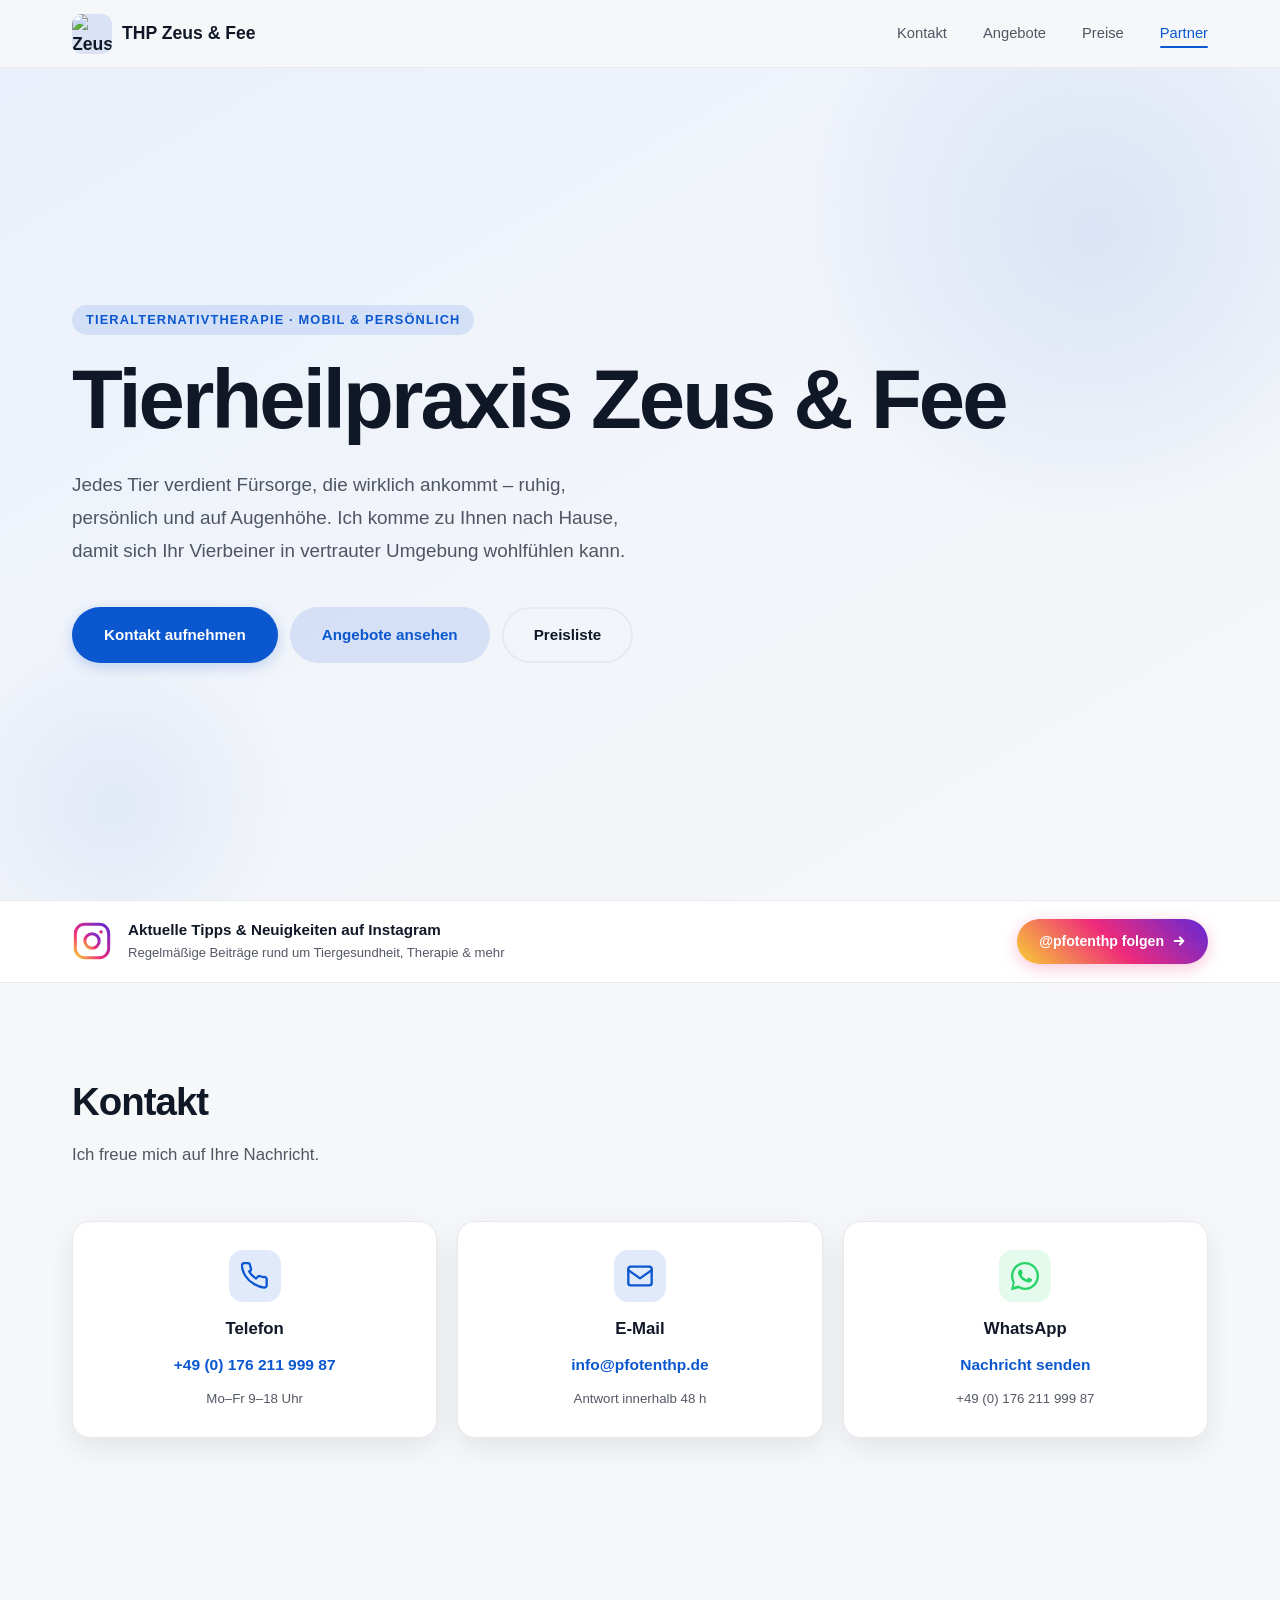
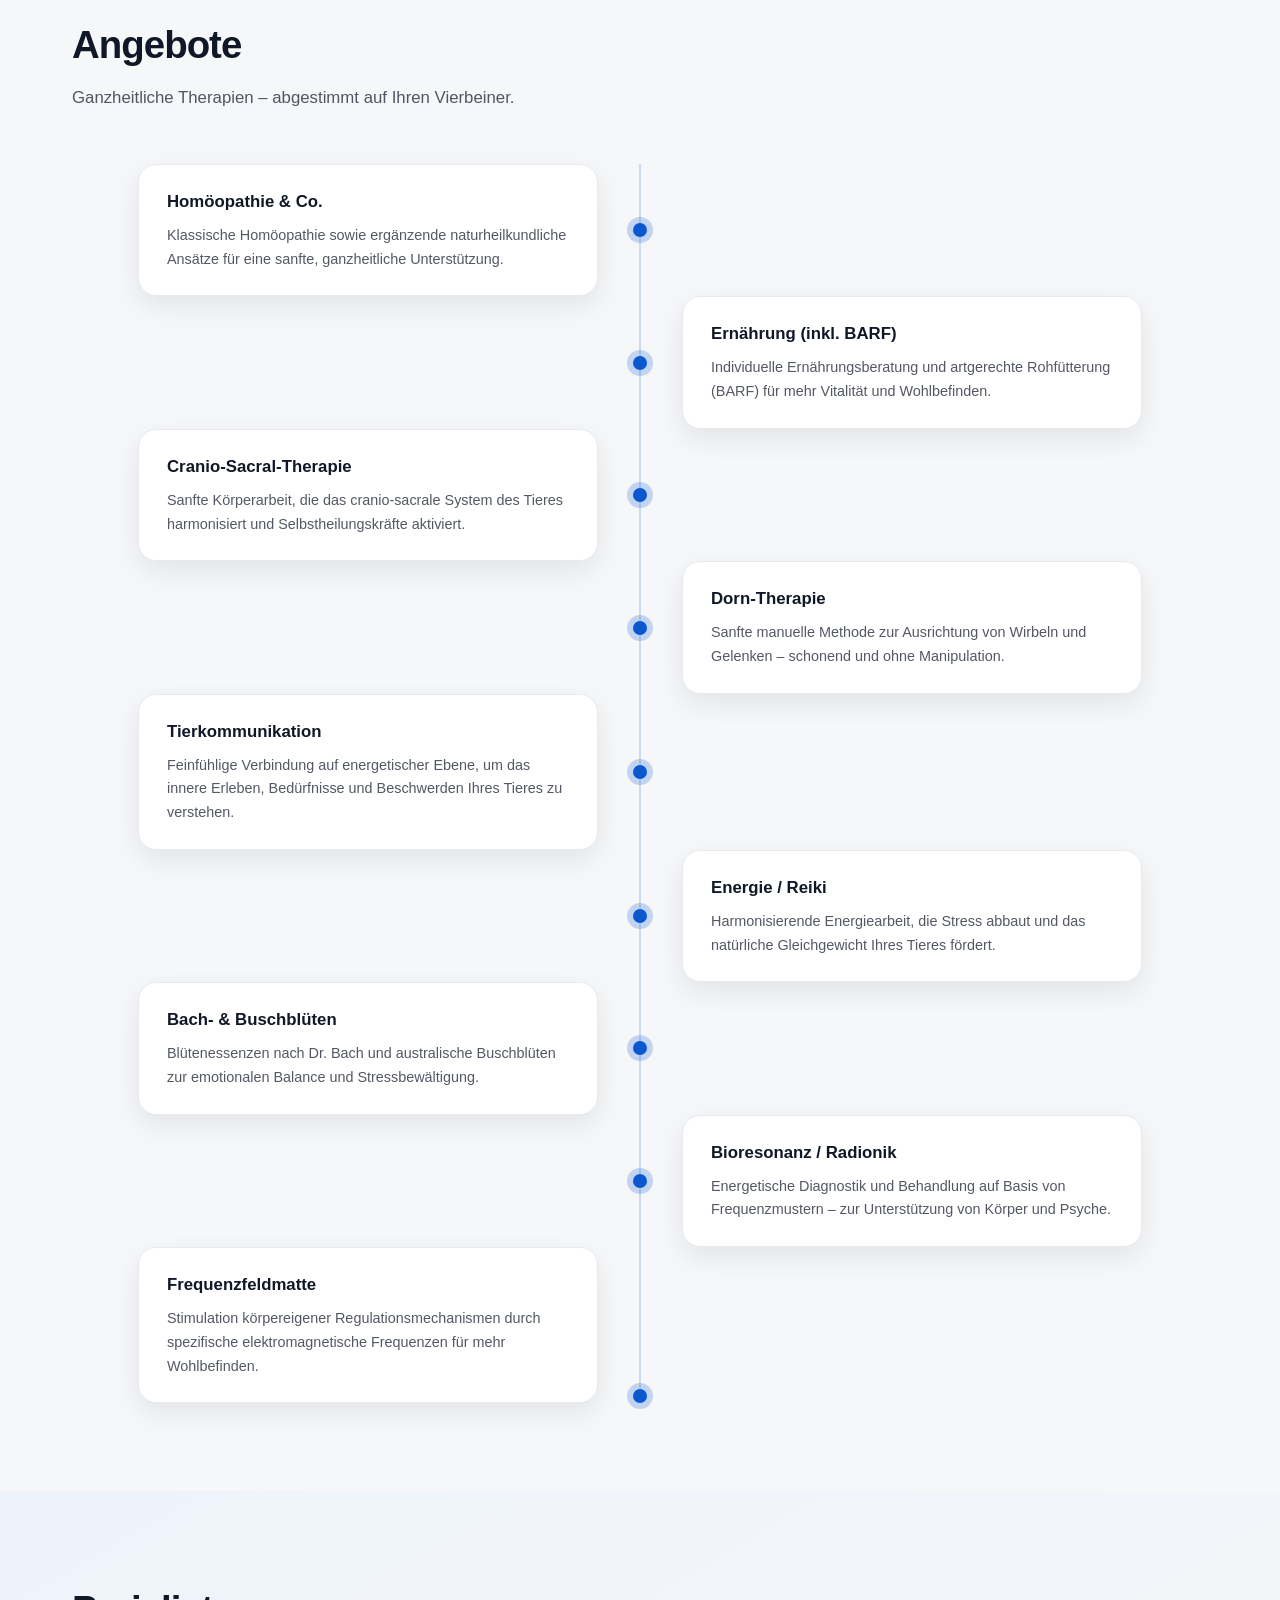
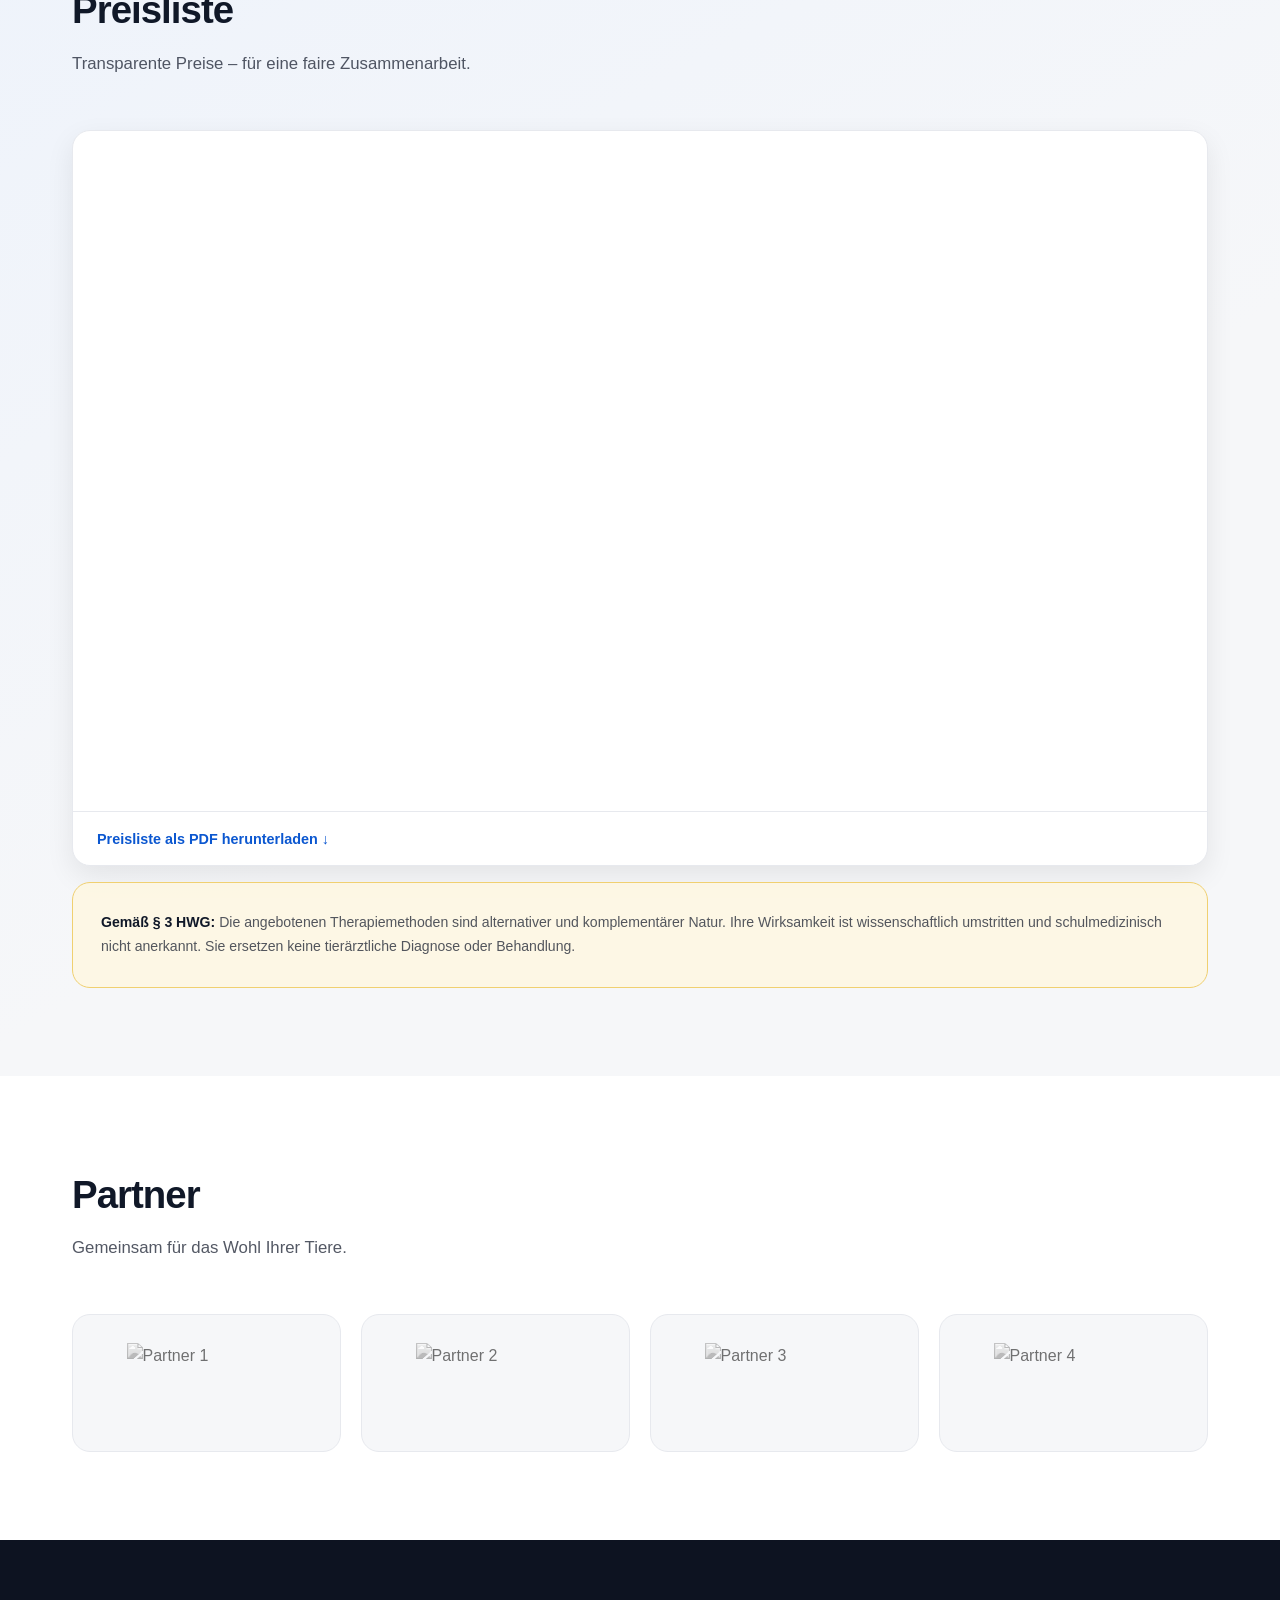
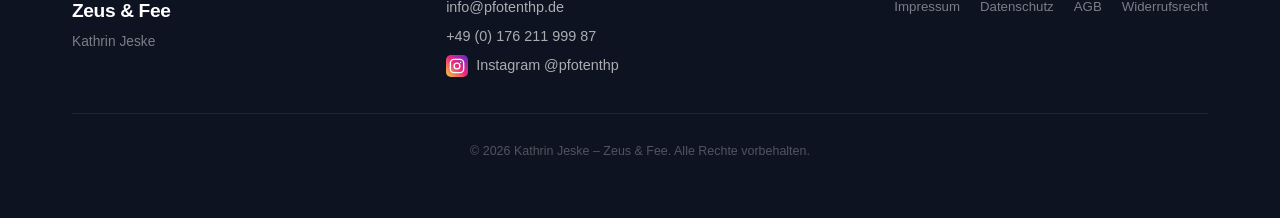
==== commit 9b3ebf09: "Titlechanges" ====
--- a/index.html
+++ b/index.html
@@ -19,7 +19,7 @@
     <div class="header-inner">
       <a href="#" class="logo-link" aria-label="Zeus &amp; Fee – Startseite">
         <img src="assets/images/logo.png" alt="Zeus &amp; Fee Logo" class="logo-img" width="48" height="48" />
-        <span class="logo-text">Zeus &amp; Fee</span>
+        <span class="logo-text">THP Zeus &amp; Fee</span>
       </a>
 
       <nav class="main-nav" id="main-nav" aria-label="Hauptnavigation">
@@ -52,7 +52,7 @@
     <section class="hero" aria-label="Willkommen">
       <div class="hero-inner">
         <p class="hero-eyebrow">Tieralternativtherapie · mobil &amp; persönlich</p>
-        <h1 class="hero-title">Zeus &amp; Fee</h1>
+        <h1 class="hero-title">Tierheilpraxis Zeus &amp; Fee</h1>
         <p class="hero-tagline">
           Jedes Tier verdient Fürsorge, die wirklich ankommt – ruhig, persönlich
           und auf Augenhöhe. Ich komme zu Ihnen nach Hause, damit sich Ihr Vierbeiner
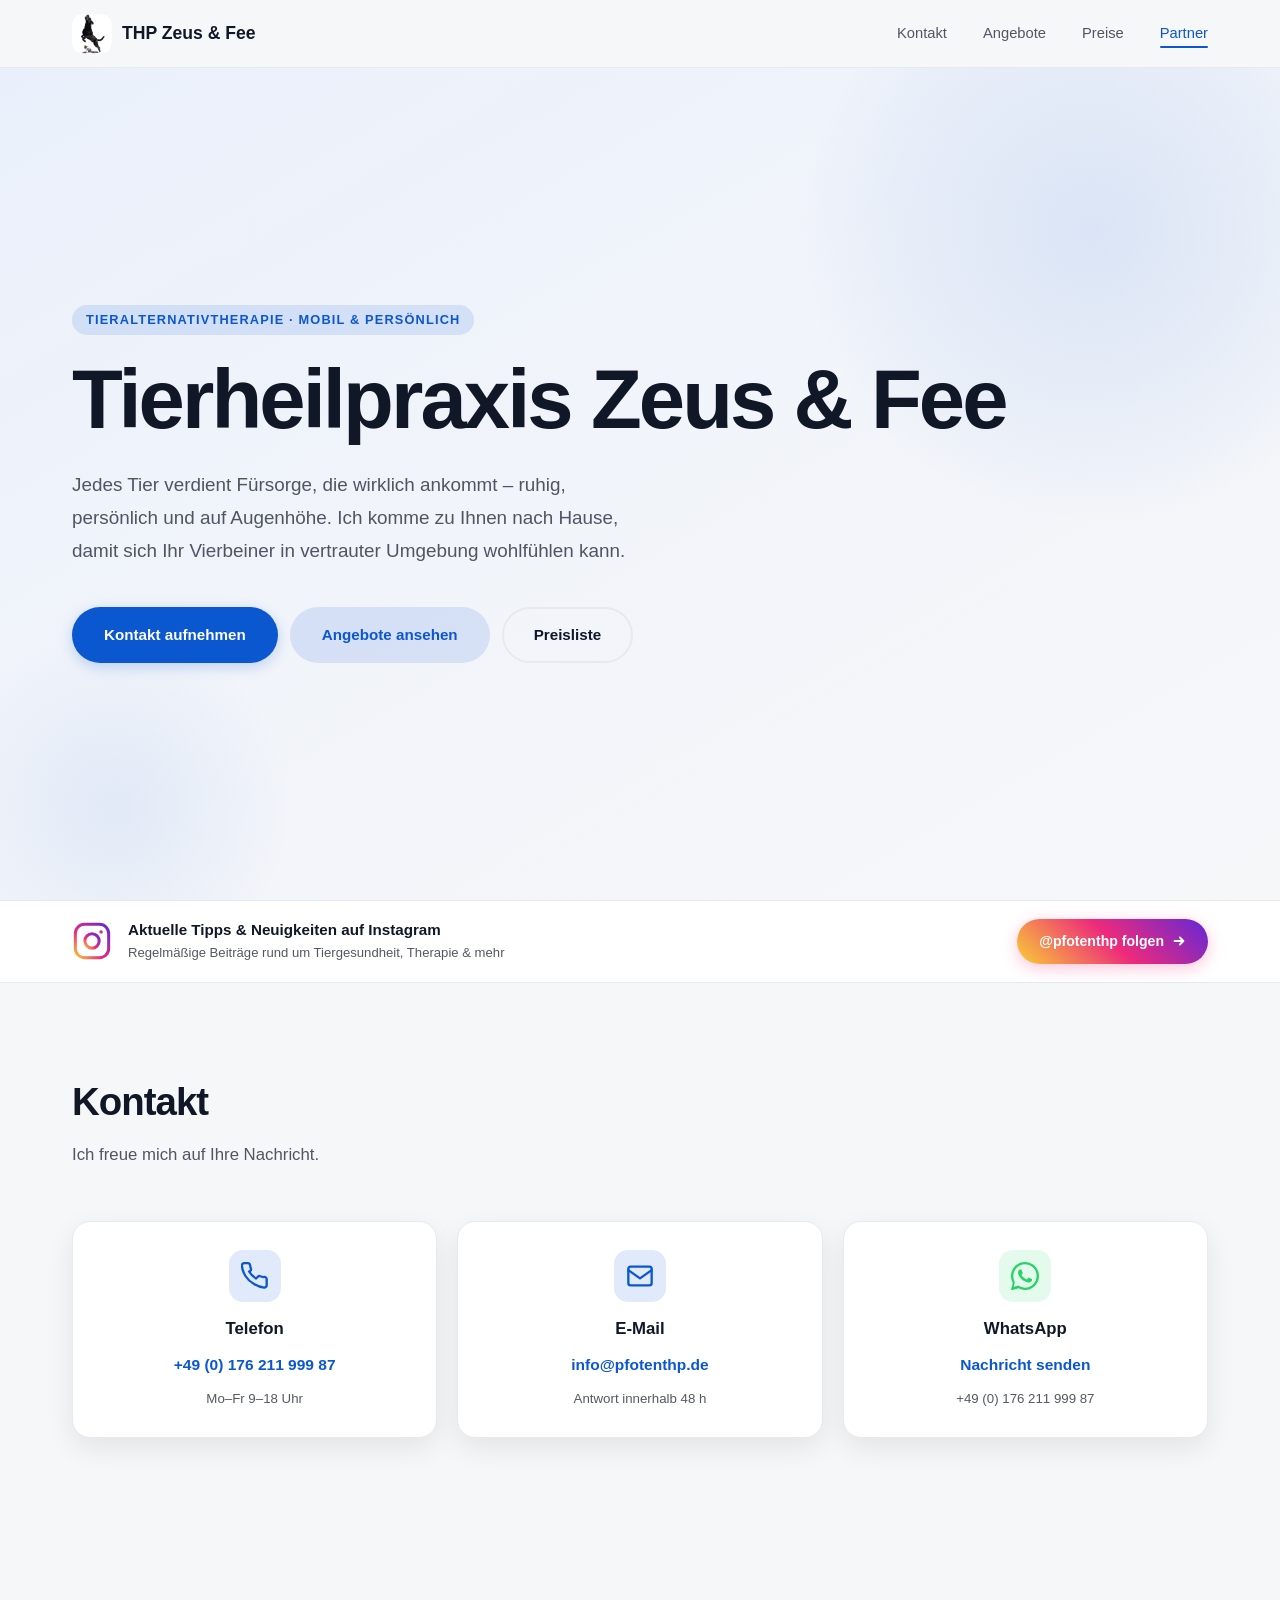
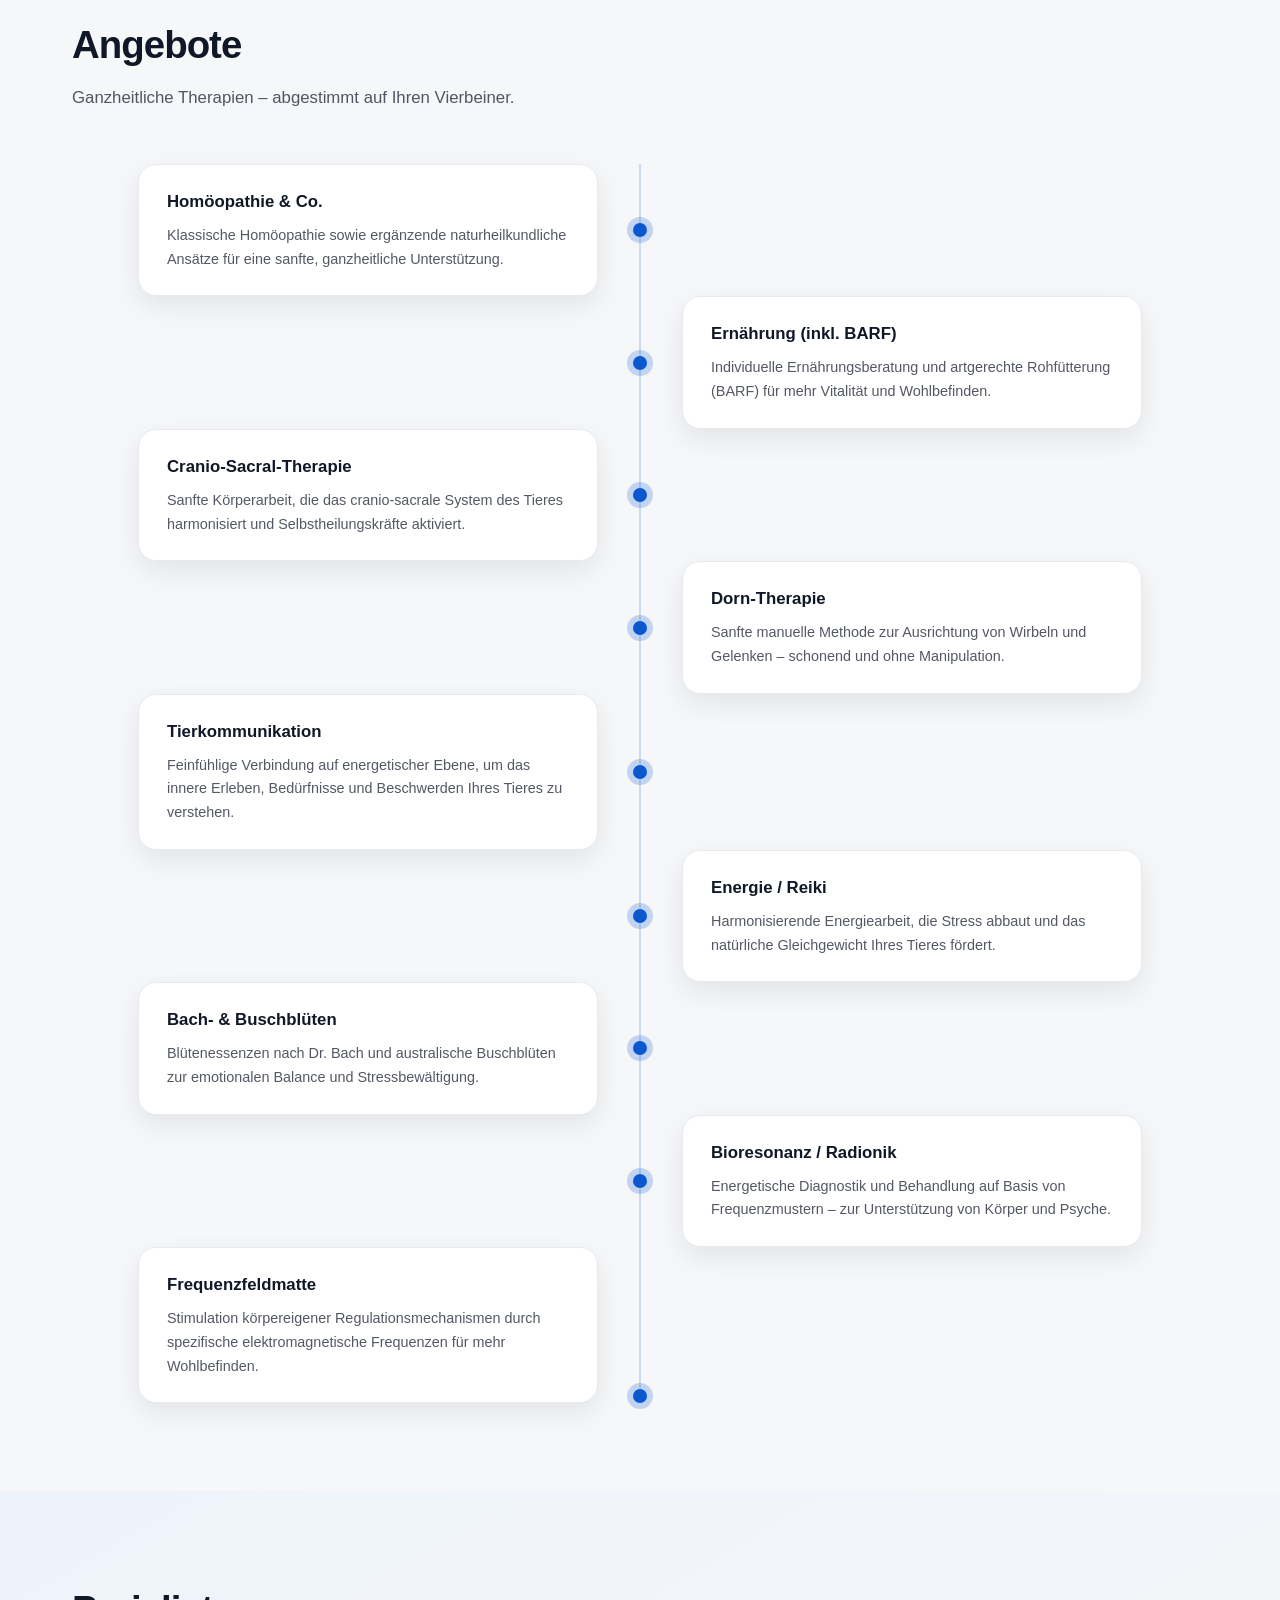
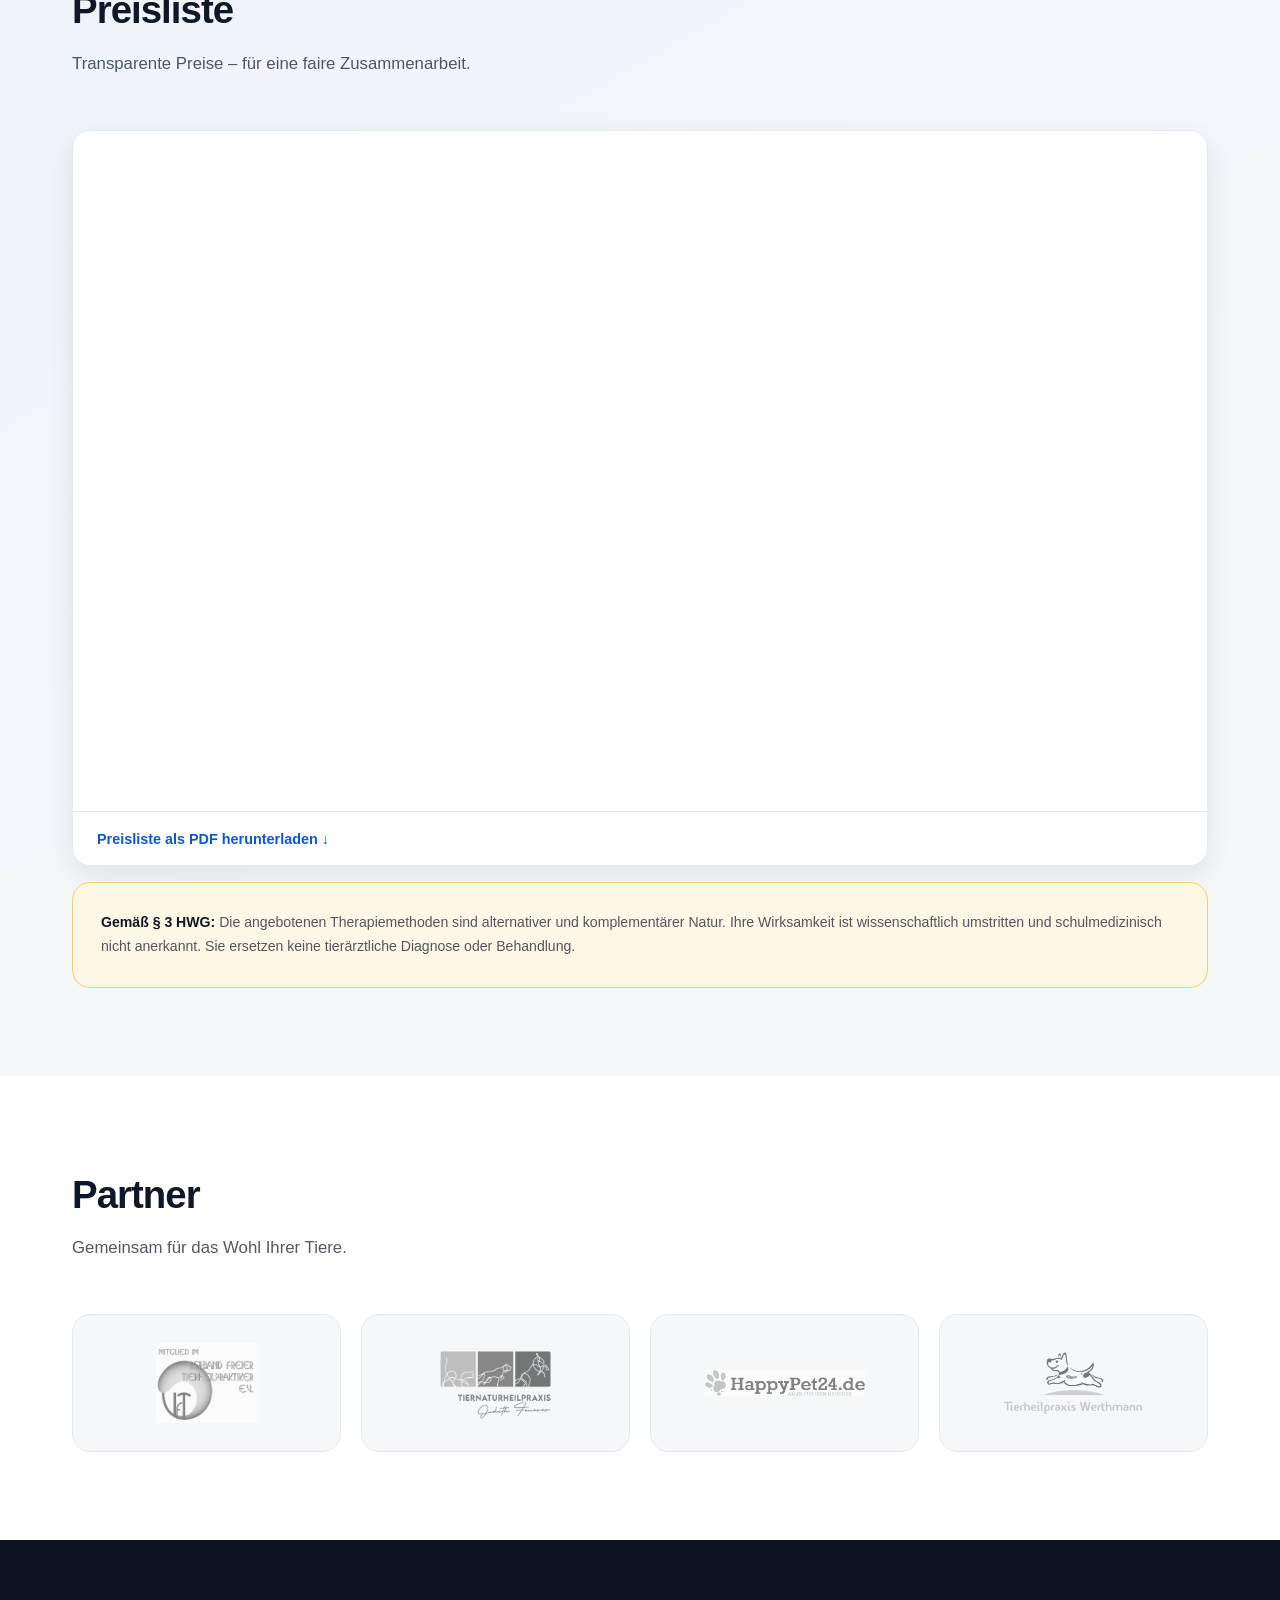
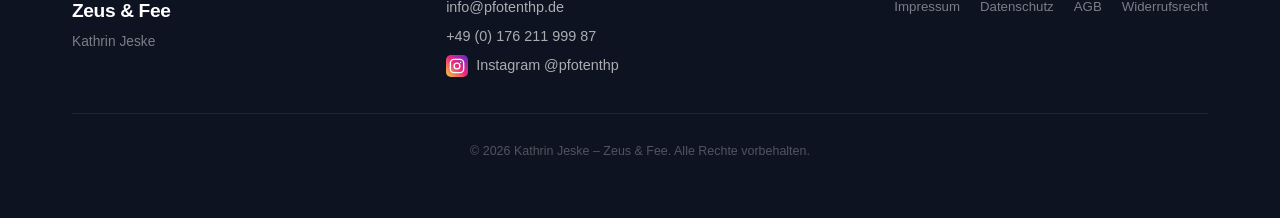
==== commit 20570bad: "logos & links" ====
--- a/index.html
+++ b/index.html
@@ -319,7 +319,7 @@
         <!-- Desktop: embedded PDF -->
         <div class="pdf-wrapper card">
           <iframe
-            src="assets/docs/preisliste.pdf"
+            src="assets/docs/preisliste.pdf#view?FitH"
             title="Preisliste Zeus &amp; Fee"
             class="pdf-frame"
             aria-label="Preisliste als PDF"
@@ -363,20 +363,28 @@
         <p class="section-subtitle">Gemeinsam für das Wohl Ihrer Tiere.</p>
         <div class="partner-grid">
           <div class="partner-item">
-            <img src="assets/images/partner-1.png" alt="Partner 1" class="partner-logo"
-                 width="160" height="80" loading="lazy" />
+            <a href="https://www.freie-tierheilpraktiker.de" target="_blank" rel="noopener noreferrer">
+              <img src="assets/images/partner-1.png" alt="Partner 1" class="partner-logo"
+                  width="160" height="80" loading="lazy" />
+            </a>
           </div>
           <div class="partner-item">
-            <img src="assets/images/partner-2.png" alt="Partner 2" class="partner-logo"
-                 width="160" height="80" loading="lazy" />
+            <a href="https://tiernaturheilpraxis-feuerer.de" target="_blank" rel="noopener noreferrer">
+              <img src="assets/images/partner-2.png" alt="Partner 2" class="partner-logo"
+                  width="160" height="80" loading="lazy" />
+            </a>
           </div>
           <div class="partner-item">
-            <img src="assets/images/partner-3.png" alt="Partner 3" class="partner-logo"
-                 width="160" height="80" loading="lazy" />
+            <a href="https://www.happy-pet24.de" target="_blank" rel="noopener noreferrer">
+              <img src="assets/images/partner-3.png" alt="Partner 3" class="partner-logo"
+                  width="160" height="80" loading="lazy" />
+            </a>
           </div>
           <div class="partner-item">
-            <img src="assets/images/partner-4.png" alt="Partner 4" class="partner-logo"
-                 width="160" height="80" loading="lazy" />
+            <a href="https://thp-werthmann.de" target="_blank" rel="noopener noreferrer">
+              <img src="assets/images/partner-4.png" alt="Partner 4" class="partner-logo"
+                  width="160" height="80" loading="lazy" />
+            </a>
           </div>
         </div>
       </div>
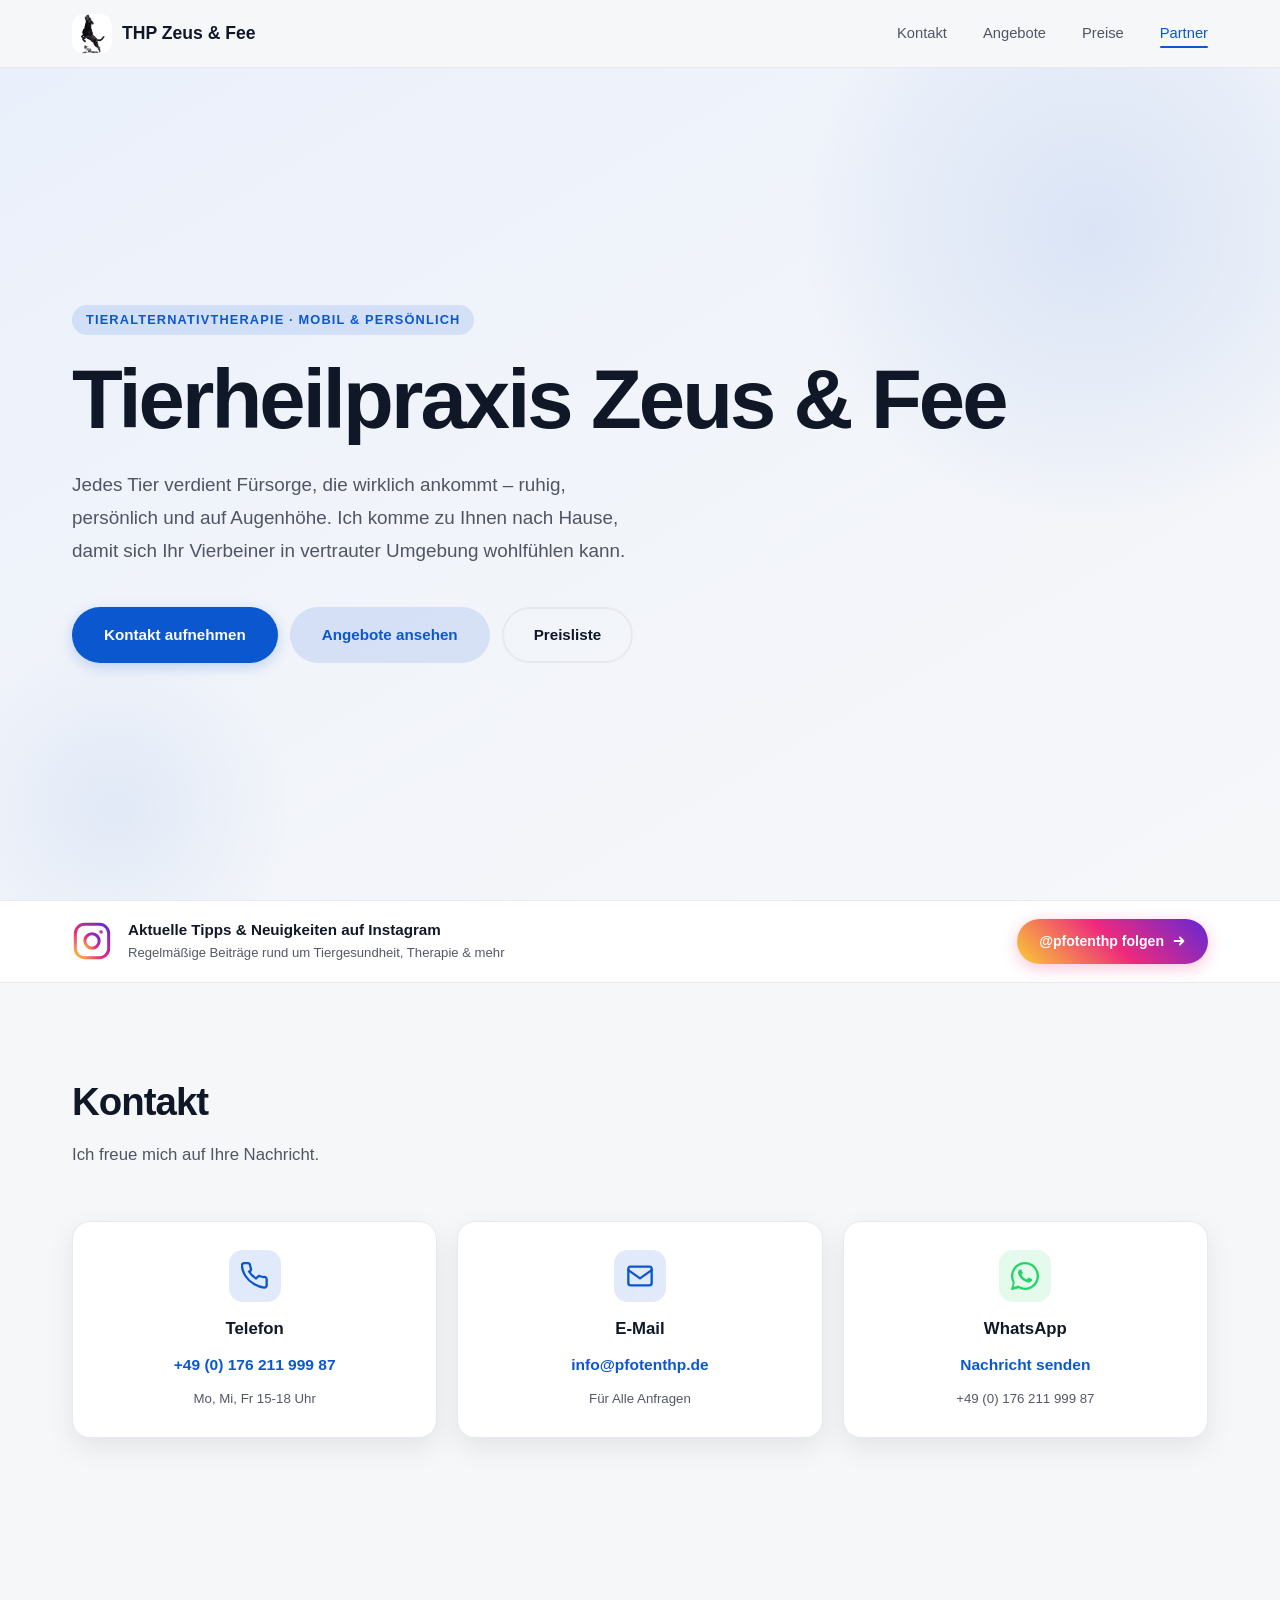
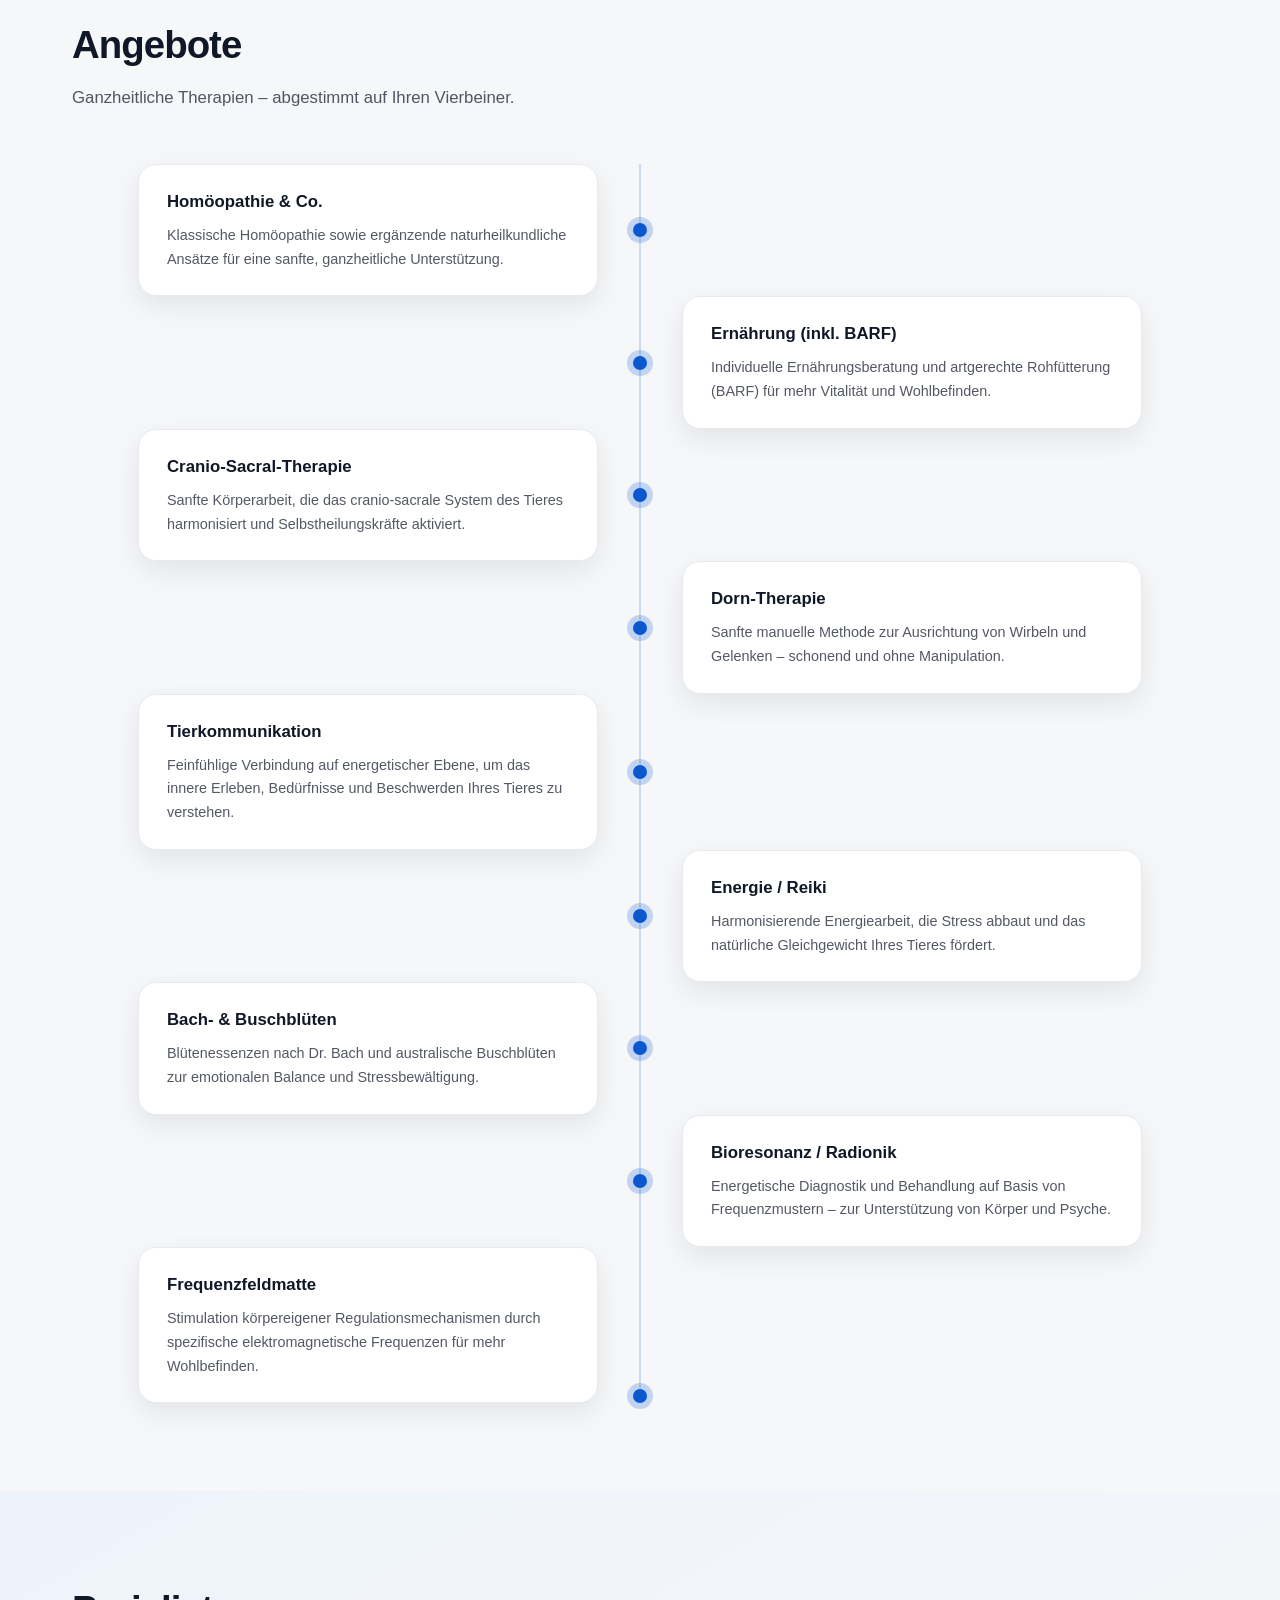
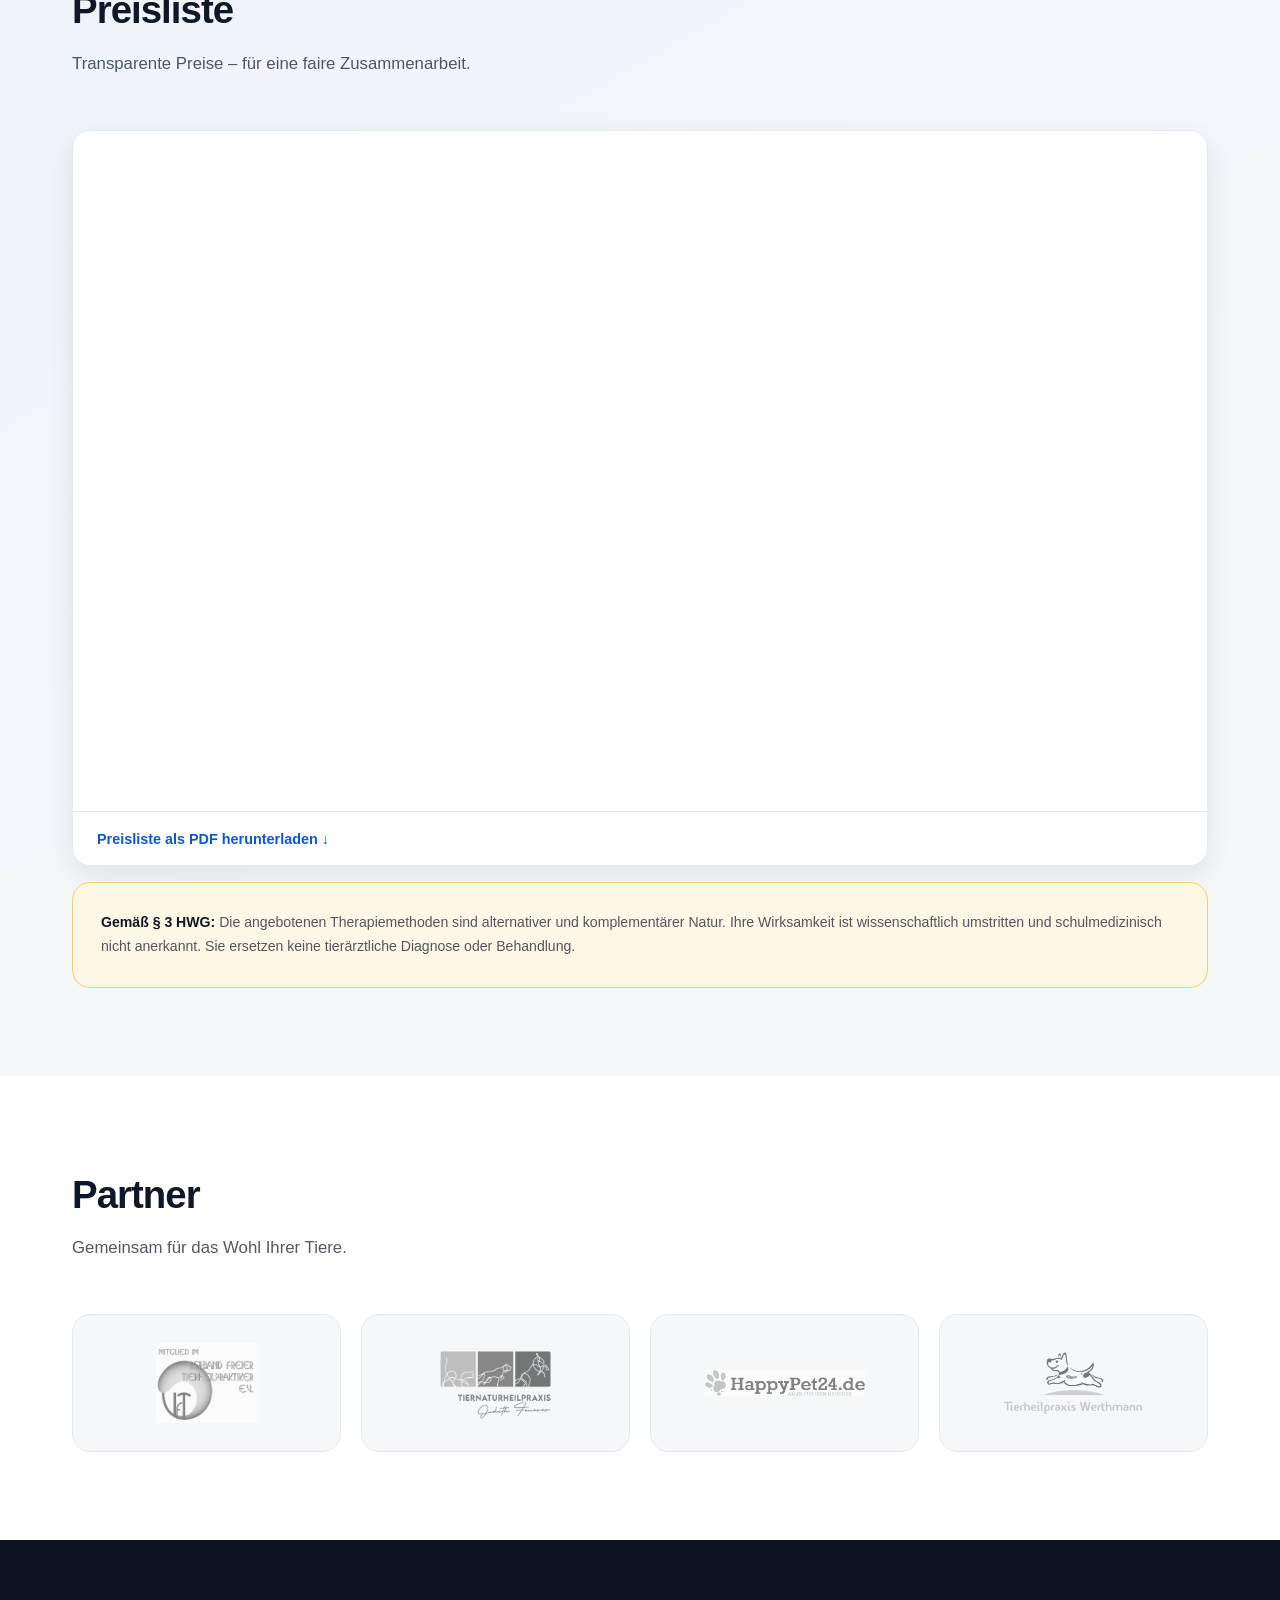
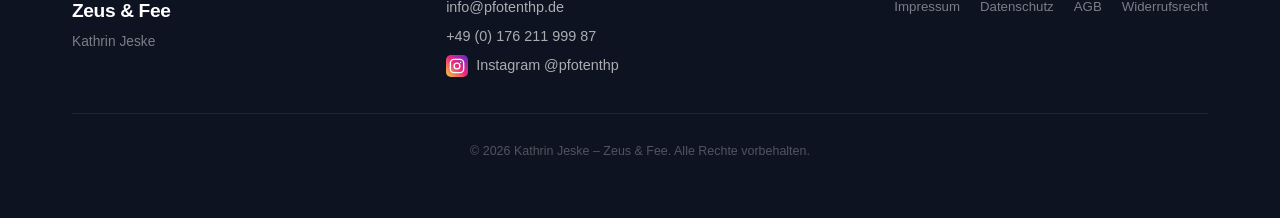
==== commit 2e41764f: "Inhaltliche abänderungen #1" ====
--- a/index.html
+++ b/index.html
@@ -119,7 +119,7 @@
             </div>
             <h3>Telefon</h3>
             <span class="kontakt-link">+49 (0) 176 211 999 87</span>
-            <p class="kontakt-hint">Mo–Fr 9–18 Uhr</p>
+            <p class="kontakt-hint">Mo, Mi, Fr 15-18 Uhr</p>
           </a>
 
           <a href="mailto:info@pfotenthp.de" class="card kontakt-card">
@@ -132,7 +132,7 @@
             </div>
             <h3>E-Mail</h3>
             <span class="kontakt-link">info@pfotenthp.de</span>
-            <p class="kontakt-hint">Antwort innerhalb 48&nbsp;h</p>
+            <p class="kontakt-hint">Für Alle Anfragen</p>
           </a>
 
           <a href="https://wa.me/4917621199987" class="card kontakt-card"
@@ -310,7 +310,7 @@
       </div>
     </section>
 
-    <!-- ═══ PREISE ════════════════════════════════════════════════════════ -->
+    <!-- ═══ PREISE ════════════œœ════════════════════════════════════════════ -->
     <section id="preise" class="section preise">
       <div class="section-inner">
         <h2 class="section-title">Preisliste</h2>
